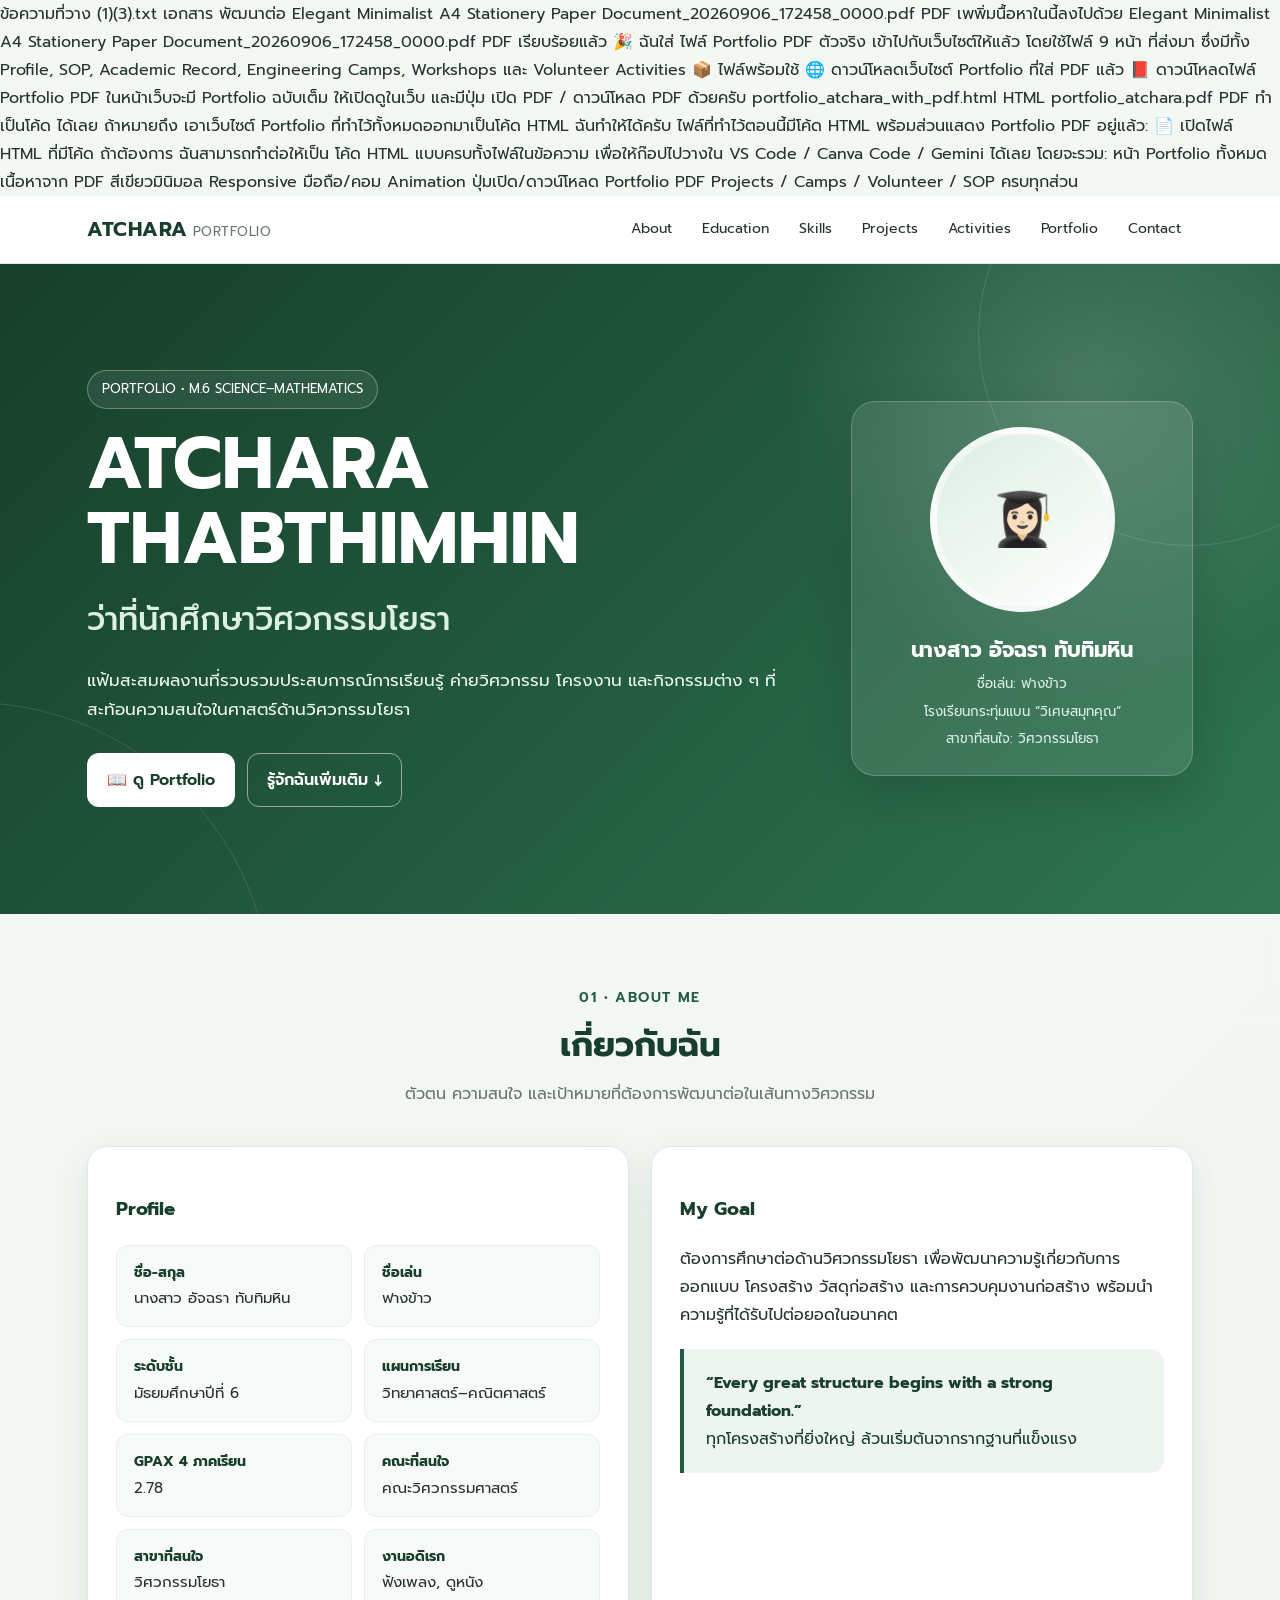
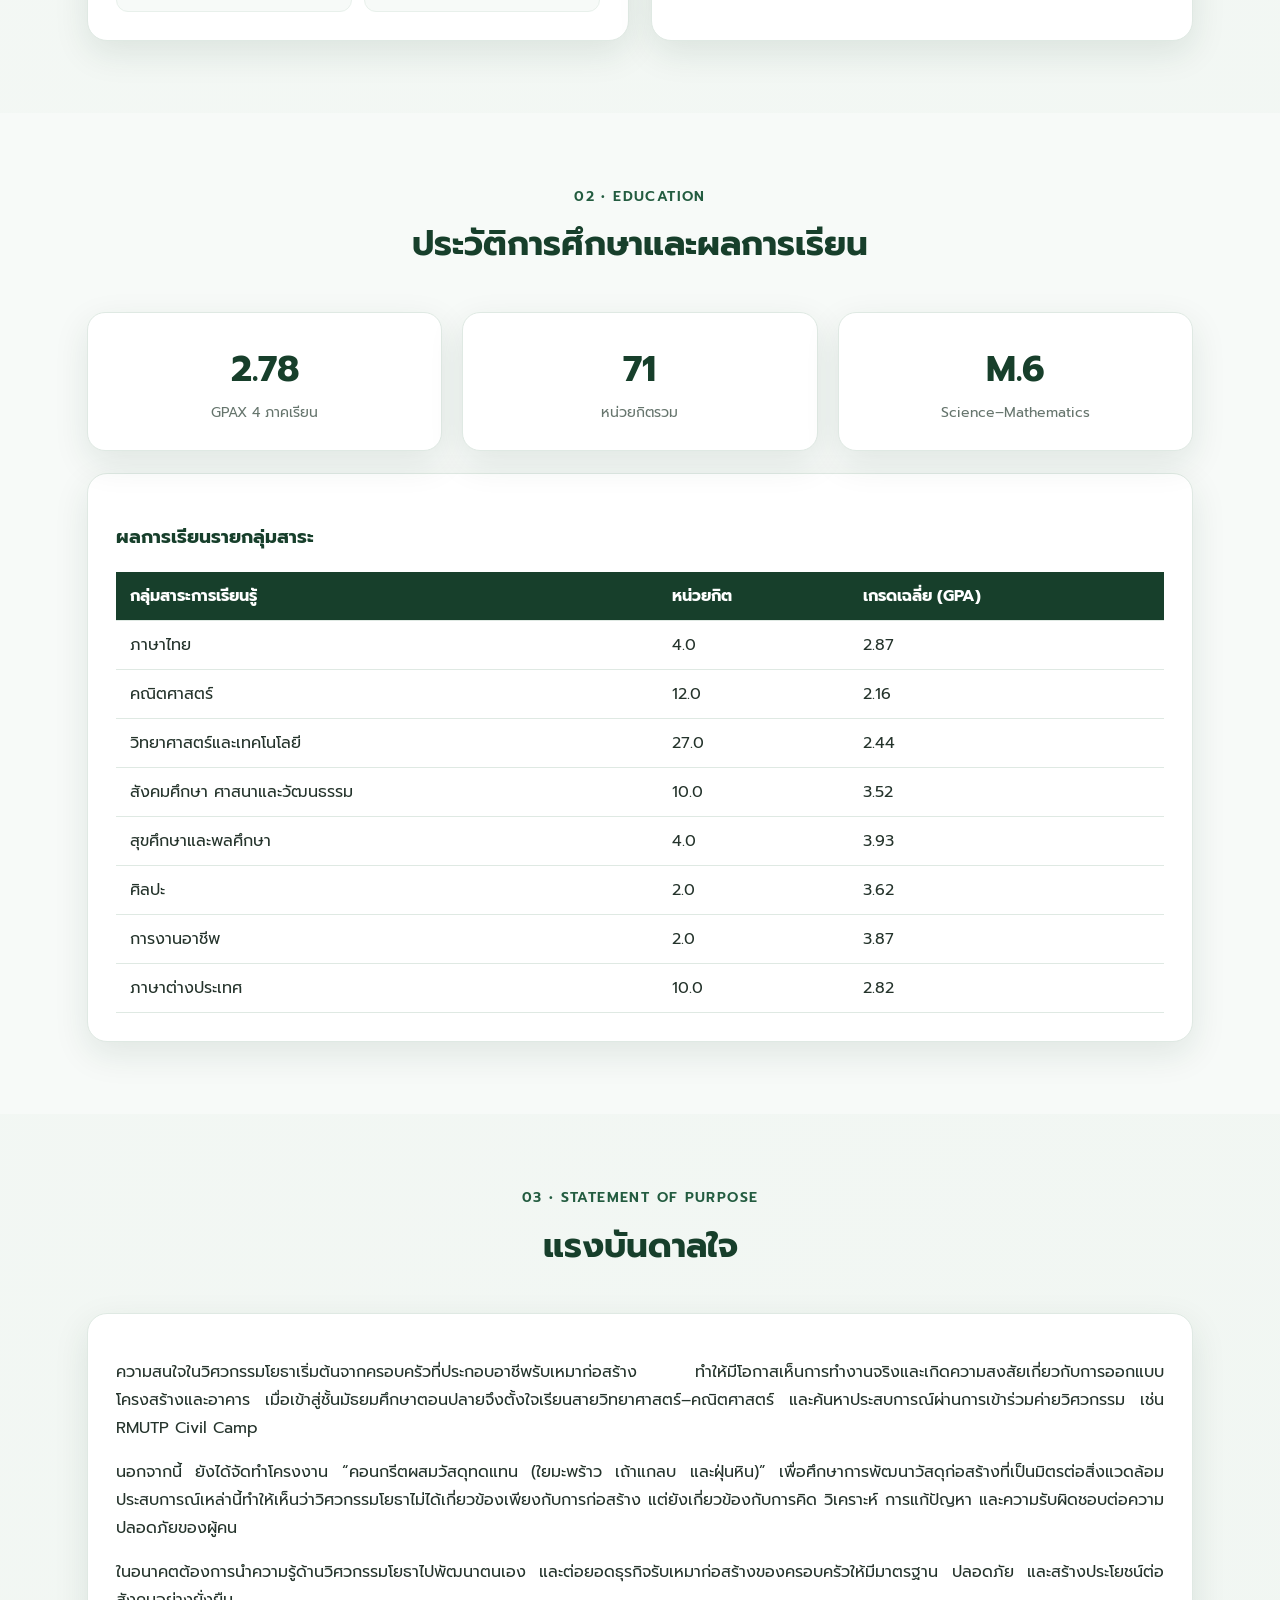
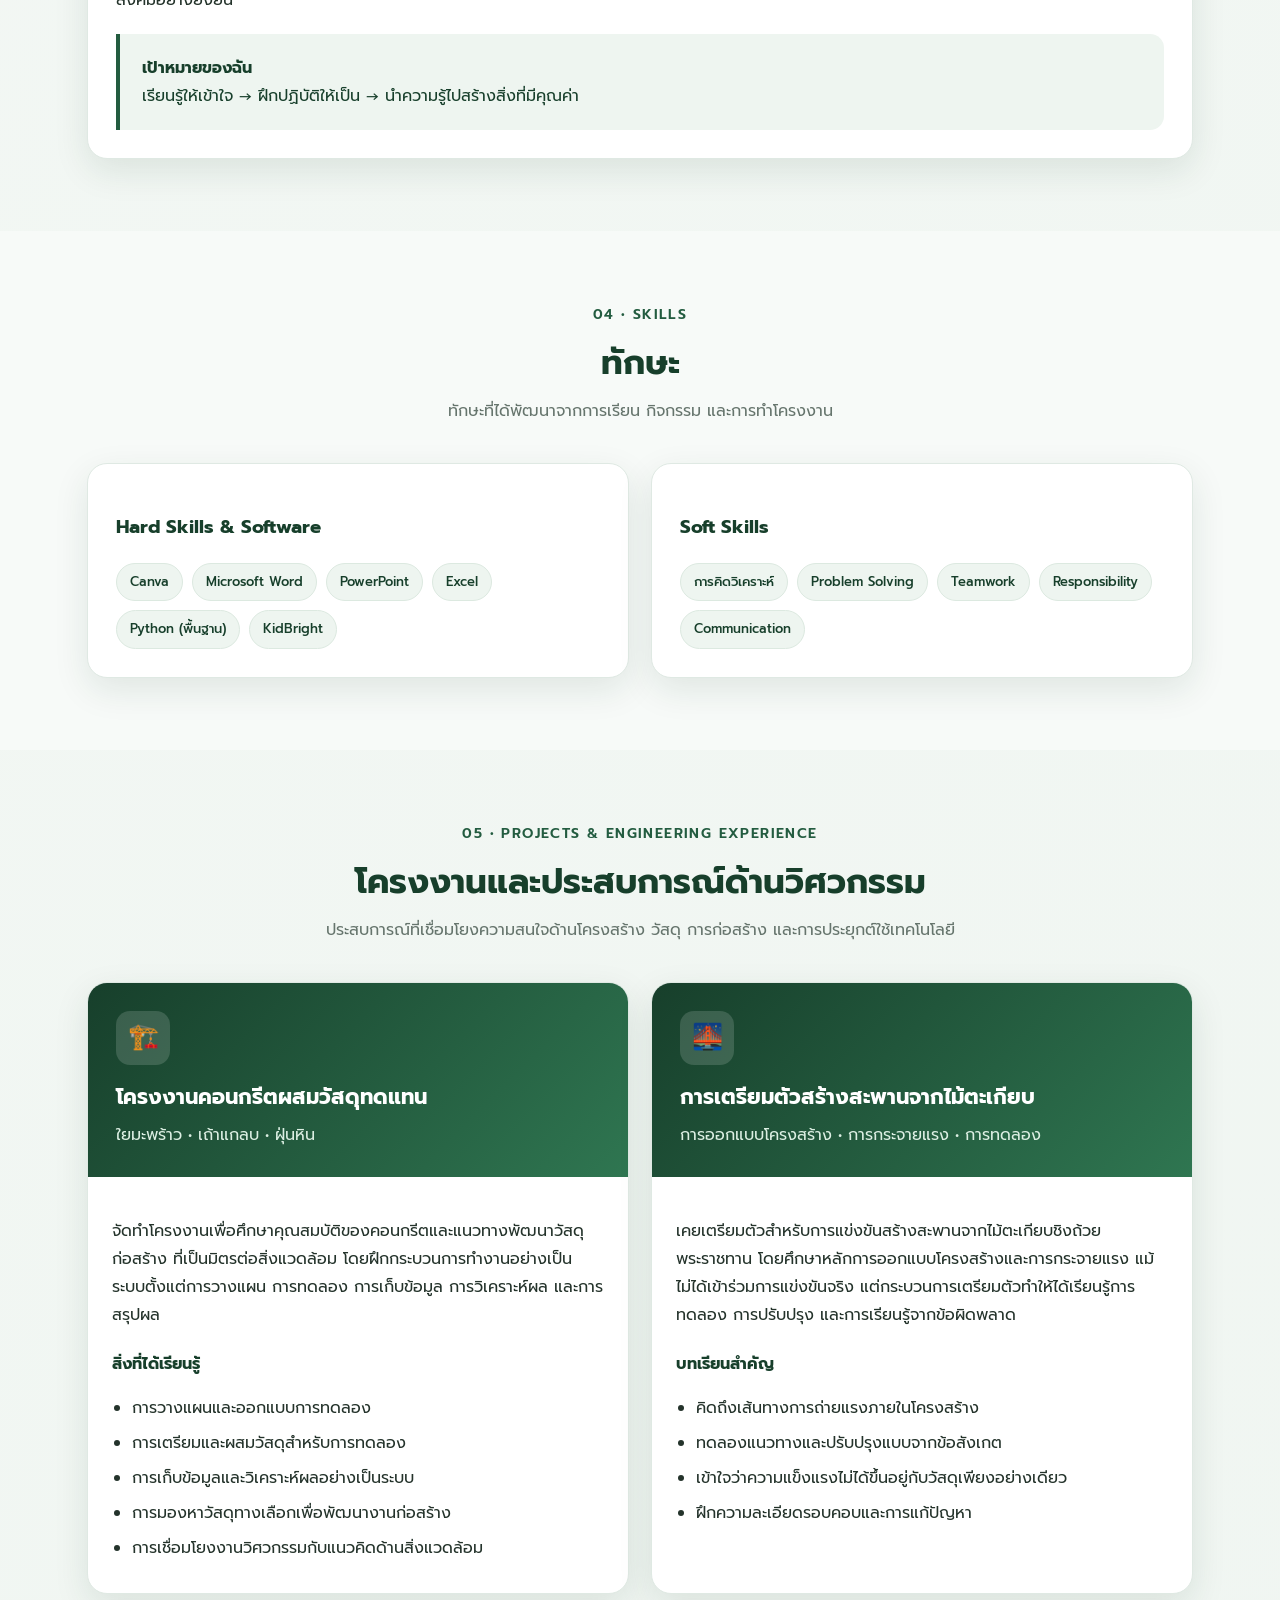
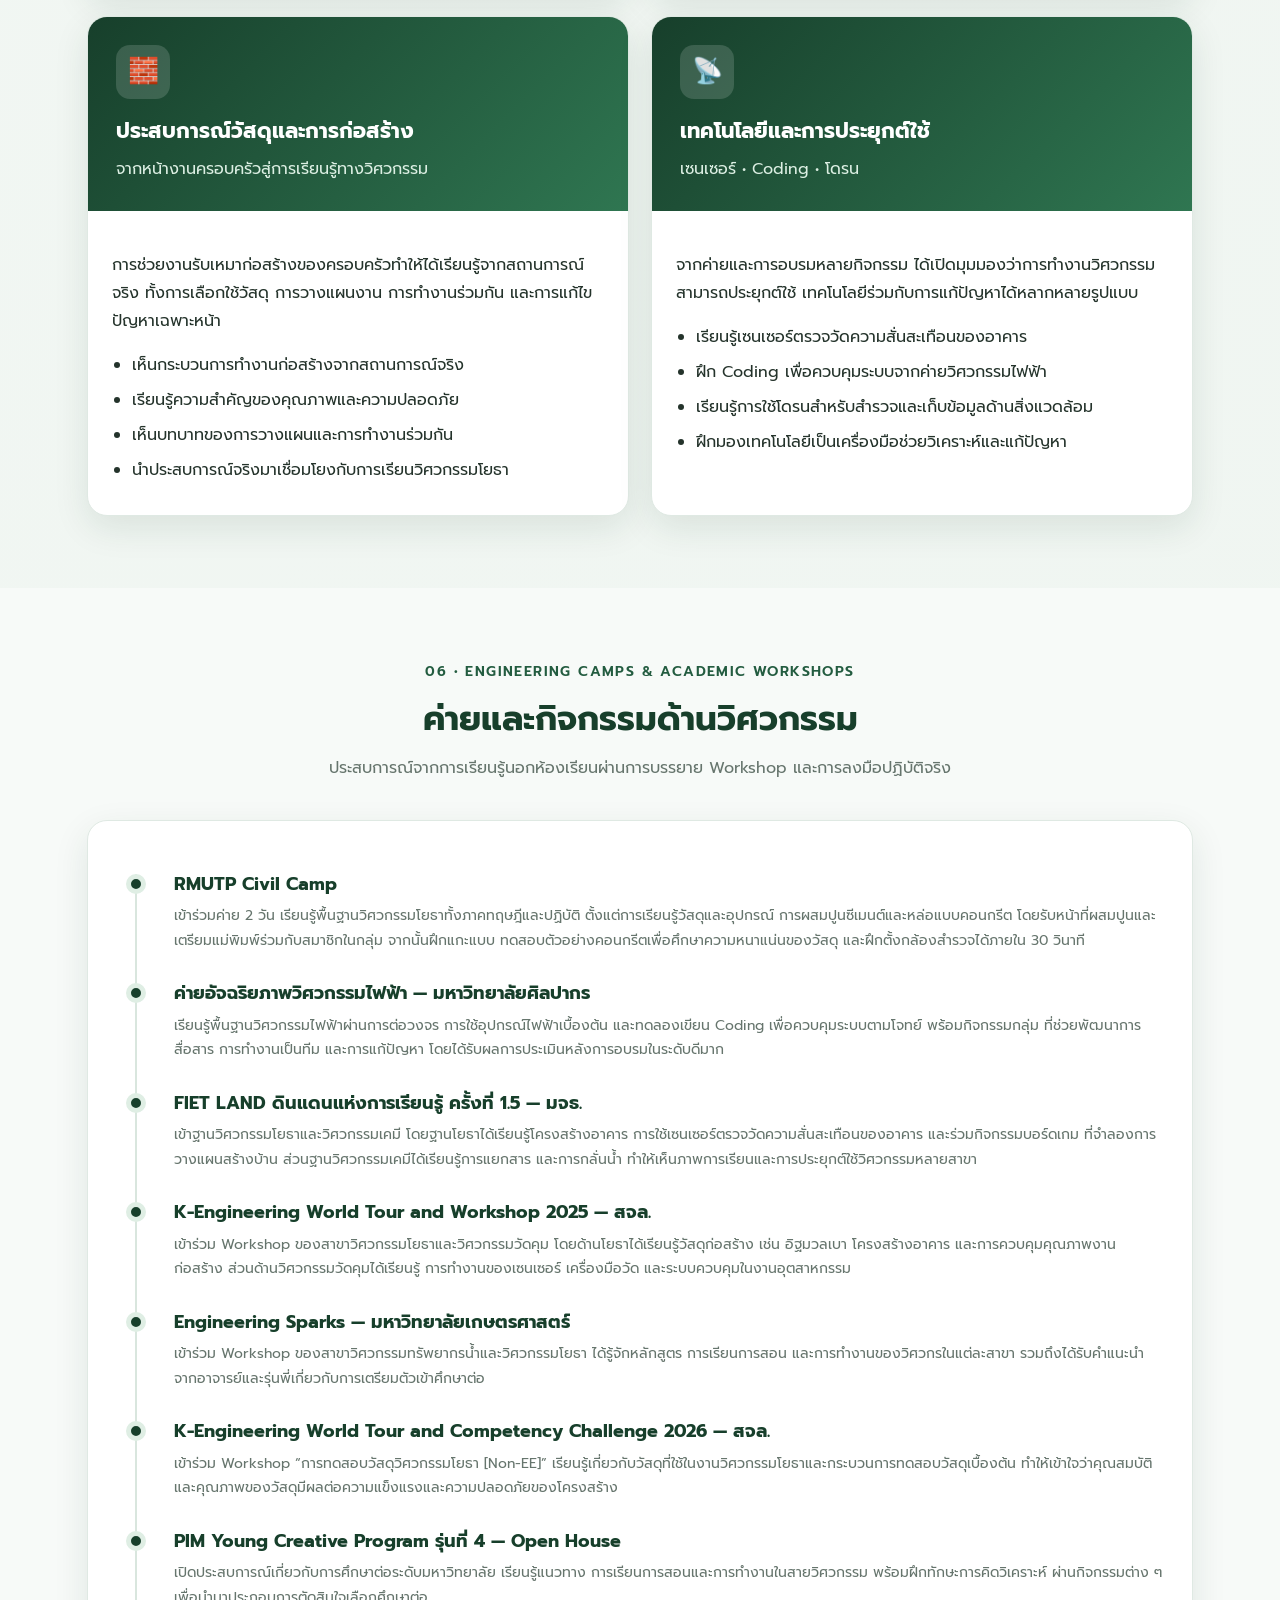
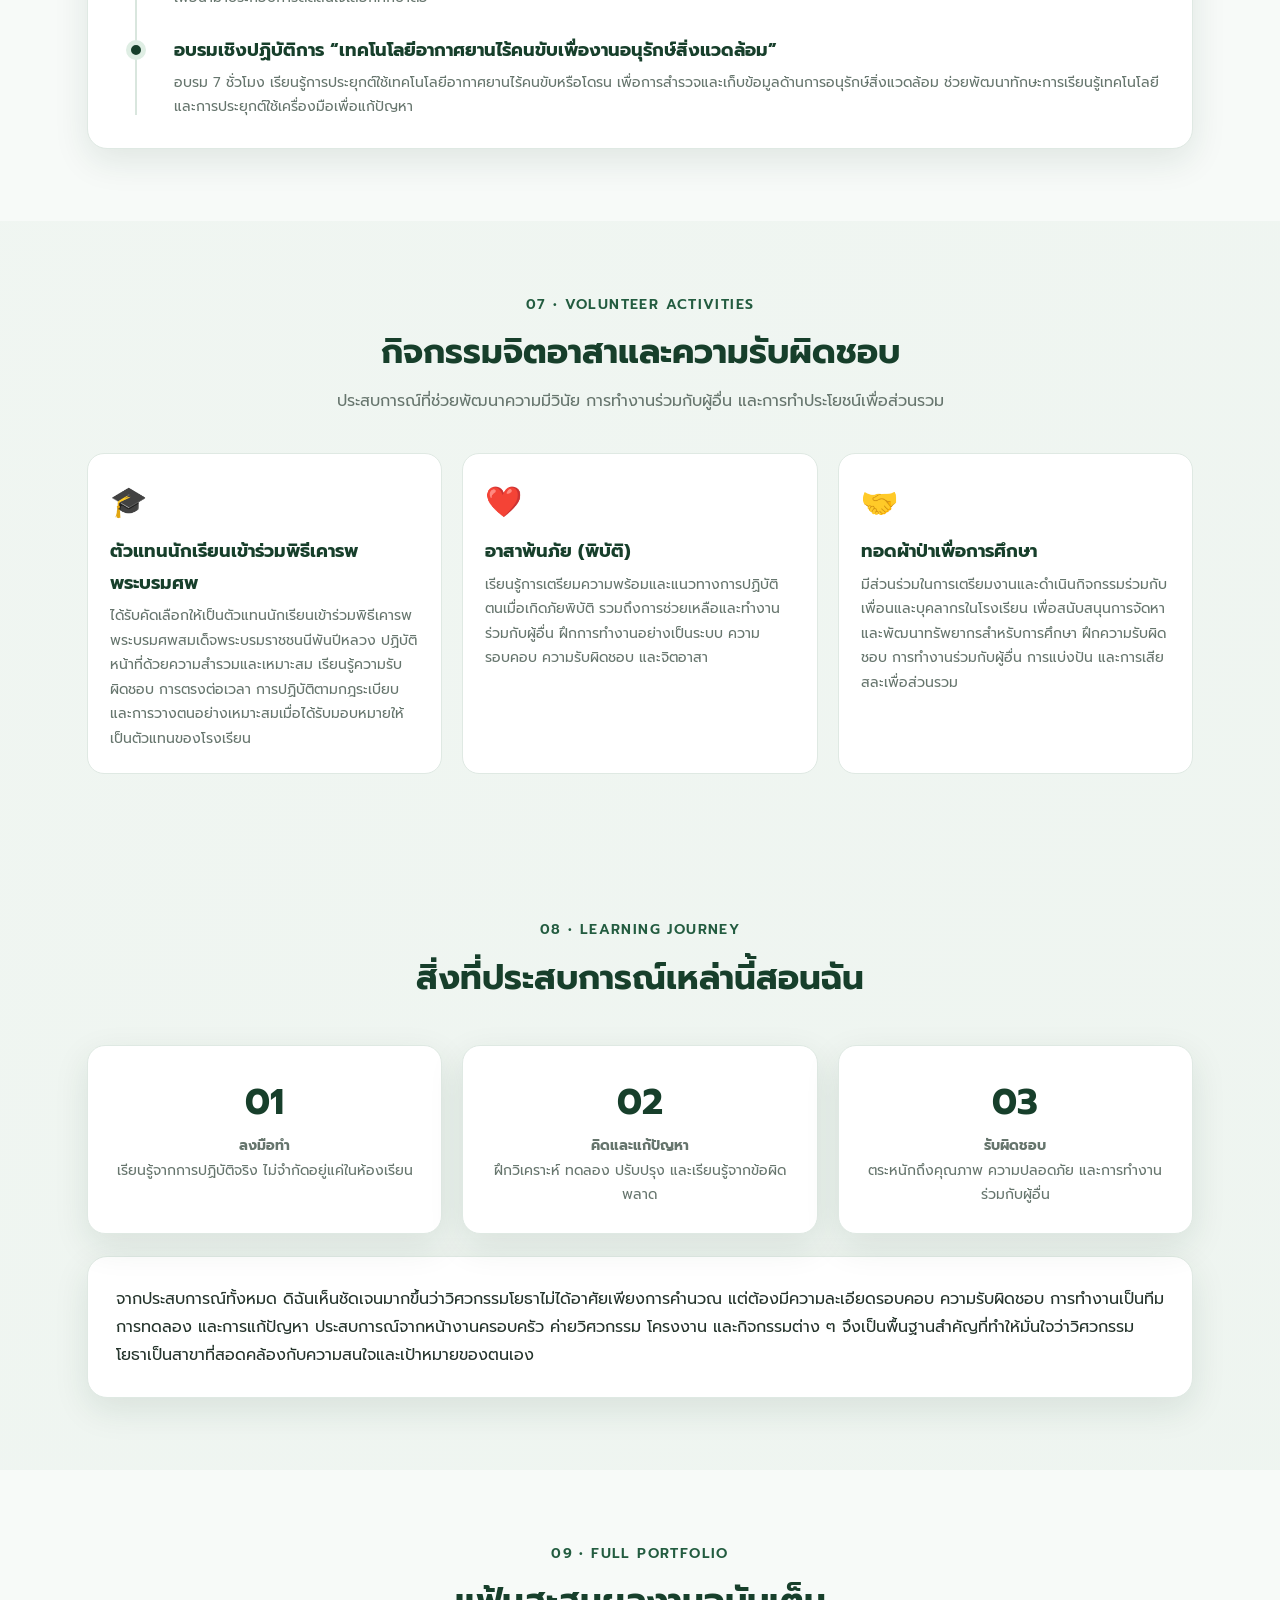
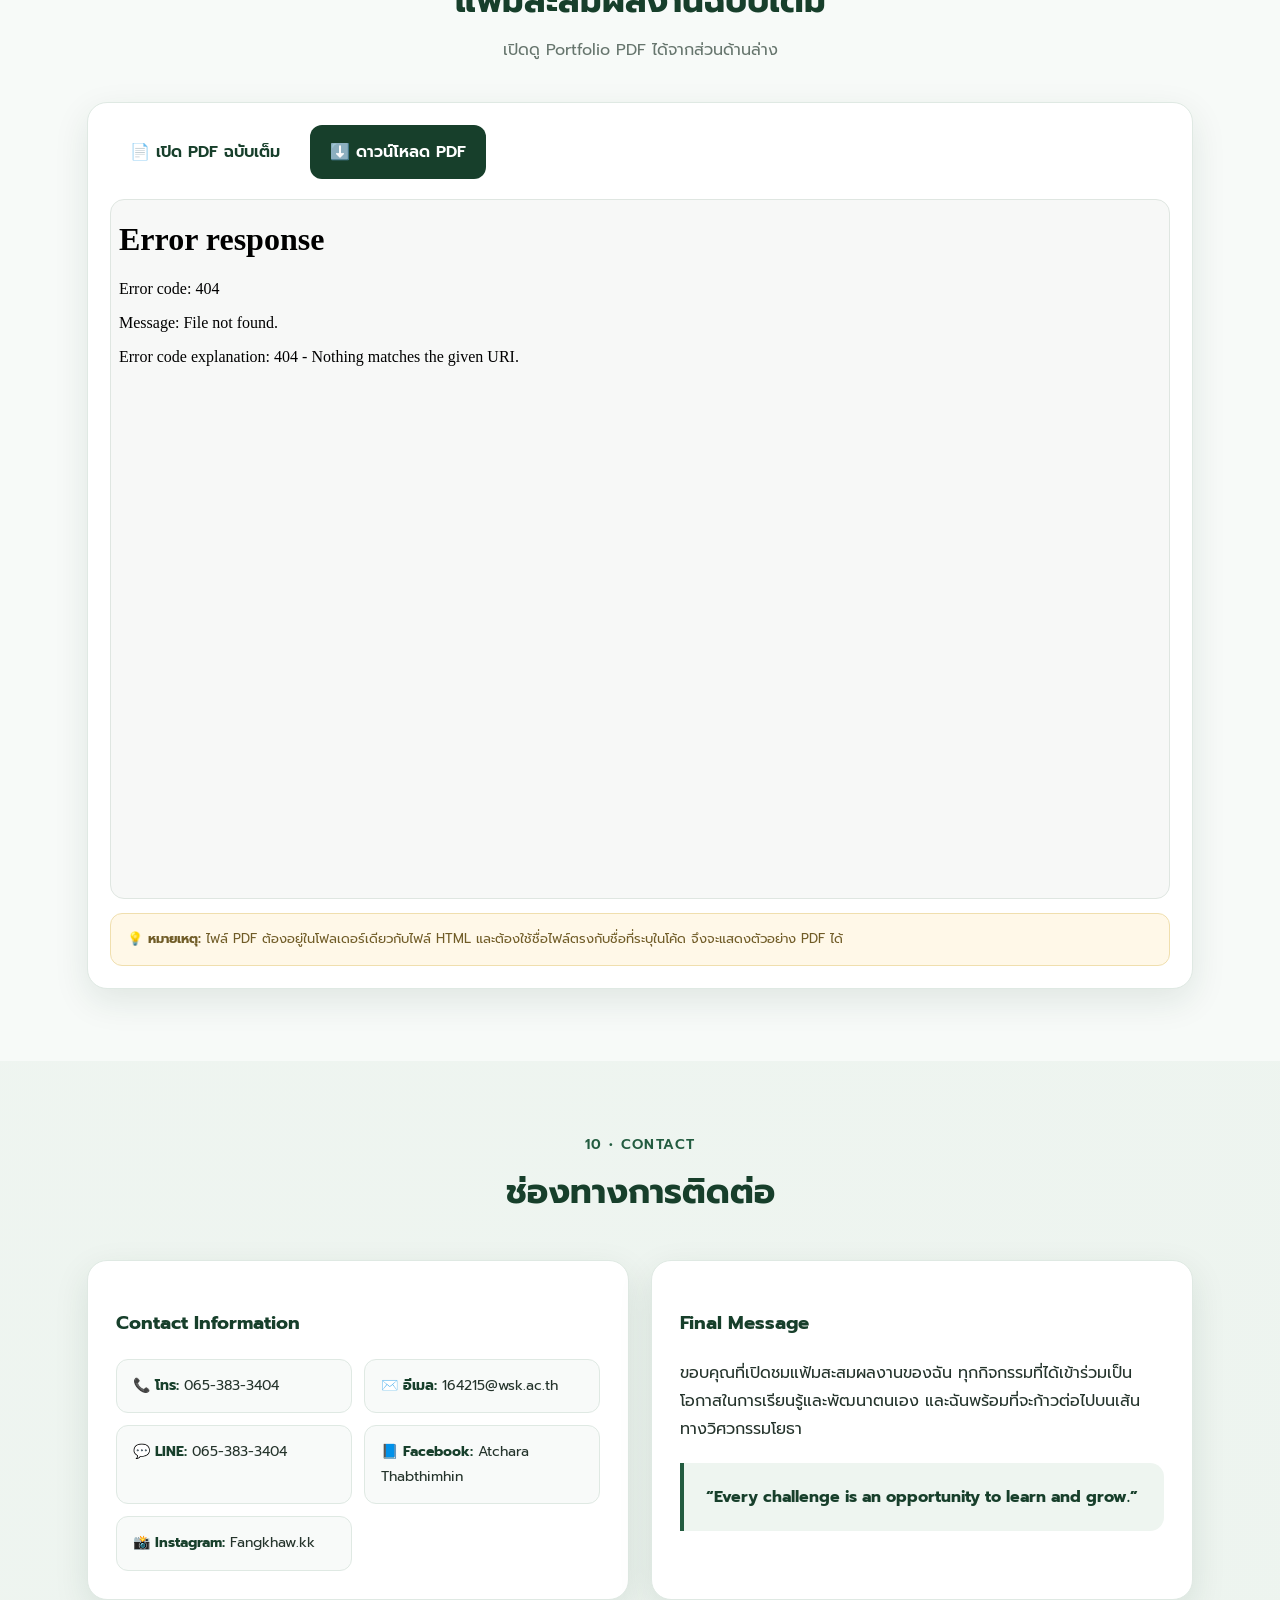
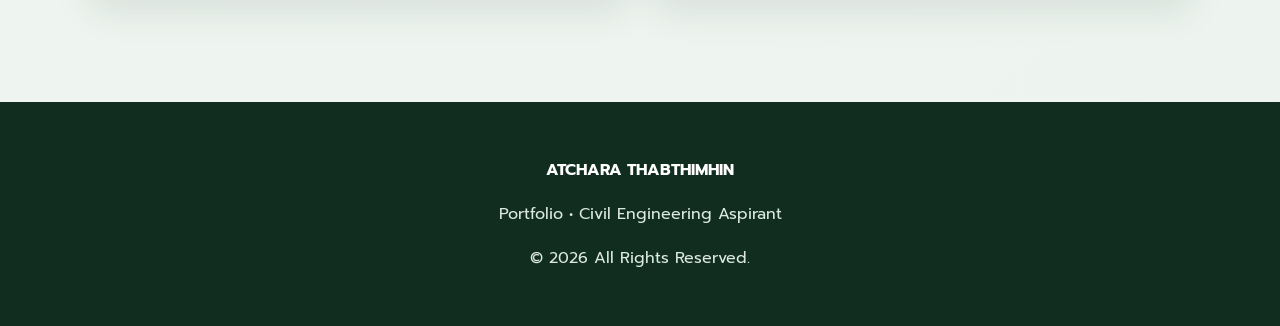
==== index.html @ e3e81c4b "Createe index.html" ====
ข้อความที่วาง (1)(3).txt
เอกสาร
พัฒนาต่อ
Elegant Minimalist A4 Stationery Paper Document_20260906_172458_0000.pdf
PDF
เพพิ่มนื้อหาในนี้ลงไปด้วย
Elegant Minimalist A4 Stationery Paper Document_20260906_172458_0000.pdf
PDF

เรียบร้อยแล้ว 🎉 ฉันใส่ ไฟล์ Portfolio PDF ตัวจริง เข้าไปกับเว็บไซต์ให้แล้ว โดยใช้ไฟล์ 9 หน้า ที่ส่งมา ซึ่งมีทั้ง Profile, SOP, Academic Record, Engineering Camps, Workshops และ Volunteer Activities

📦 ไฟล์พร้อมใช้
🌐 ดาวน์โหลดเว็บไซต์ Portfolio ที่ใส่ PDF แล้ว
📕 ดาวน์โหลดไฟล์ Portfolio PDF

ในหน้าเว็บจะมี Portfolio ฉบับเต็ม ให้เปิดดูในเว็บ และมีปุ่ม เปิด PDF / ดาวน์โหลด PDF ด้วยครับ 

portfolio_atchara_with_pdf.html
HTML
portfolio_atchara.pdf
PDF
ทำเป็นโค้ด

ได้เลย ถ้าหมายถึง เอาเว็บไซต์ Portfolio ที่ทำไว้ทั้งหมดออกมาเป็นโค้ด HTML ฉันทำให้ได้ครับ

ไฟล์ที่ทำไว้ตอนนี้มีโค้ด HTML พร้อมส่วนแสดง Portfolio PDF อยู่แล้ว:

📄 เปิดไฟล์ HTML ที่มีโค้ด

ถ้าต้องการ 
ฉันสามารถทำต่อให้เป็น โค้ด HTML แบบครบทั้งไฟล์ในข้อความ เพื่อให้ก๊อปไปวางใน VS Code / Canva Code / Gemini ได้เลย โดยจะรวม:

หน้า Portfolio ทั้งหมด
เนื้อหาจาก PDF
สีเขียวมินิมอล
Responsive มือถือ/คอม
Animation
ปุ่มเปิด/ดาวน์โหลด Portfolio PDF
Projects / Camps / Volunteer / SOP ครบทุกส่วน
<!DOCTYPE html>
<html lang="th">
<head>
<meta charset="UTF-8">
<meta name="viewport" content="width=device-width, initial-scale=1.0">
<meta name="description" content="Portfolio ของนางสาวอัจฉรา ทับทิมหิน นักเรียนชั้นมัธยมศึกษาปีที่ 6 ผู้สนใจวิศวกรรมโยธา">
<title>Portfolio | Atchara Thabthimhin</title>

<style>
@import url('https://fonts.googleapis.com/css2?family=Kanit:wght@300;400;500;600;700&family=Prompt:wght@300;400;500;600;700&display=swap');

:root{
  --green:#173f2b;
  --green2:#235c40;
  --light:#eef5f0;
  --lighter:#f7faf8;
  --text:#24332b;
  --muted:#66756d;
  --white:#fff;
  --border:#dfe9e3;
  --shadow:0 12px 35px rgba(23,63,43,.10);
}

*{box-sizing:border-box;scroll-behavior:smooth}
body{
  margin:0;
  font-family:"Prompt","Kanit",Arial,sans-serif;
  background:linear-gradient(135deg,#f4f8f5,#edf4ef);
  color:var(--text);
  line-height:1.75;
}
a{text-decoration:none;color:inherit}
img{max-width:100%;display:block}

.navbar{
  position:sticky;top:0;z-index:1000;
  background:rgba(255,255,255,.94);
  backdrop-filter:blur(12px);
  border-bottom:1px solid var(--border);
}
.nav-inner{
  max-width:1150px;margin:auto;padding:13px 22px;
  display:flex;align-items:center;justify-content:space-between;gap:20px;
}
.logo{
  font-weight:700;color:var(--green);font-size:20px;
  letter-spacing:.5px;
}
.logo span{font-weight:400;color:var(--muted);font-size:13px;margin-left:5px}
.nav-links{display:flex;gap:6px;flex-wrap:wrap;justify-content:flex-end}
.nav-links a{
  padding:8px 12px;border-radius:9px;font-size:14px;
  transition:.2s;
}
.nav-links a:hover{background:var(--light);color:var(--green)}

.hero{
  min-height:650px;
  display:flex;align-items:center;
  background:
    radial-gradient(circle at 85% 20%,rgba(255,255,255,.16),transparent 25%),
    linear-gradient(135deg,#173f2b 0%,#235c40 55%,#2f7651 100%);
  color:#fff;position:relative;overflow:hidden;
}
.hero:before,.hero:after{
  content:"";position:absolute;border:1px solid rgba(255,255,255,.12);
  border-radius:50%;
}
.hero:before{width:420px;height:420px;right:-120px;top:-140px}
.hero:after{width:600px;height:600px;left:-330px;bottom:-390px}
.hero-inner{
  width:min(1150px,100%);margin:auto;padding:75px 22px;
  display:grid;grid-template-columns:1.35fr .65fr;gap:55px;align-items:center;
}
.eyebrow{
  display:inline-block;padding:7px 14px;border:1px solid rgba(255,255,255,.3);
  border-radius:99px;font-size:13px;margin-bottom:18px;
  background:rgba(255,255,255,.08)
}
.hero h1{font-size:clamp(40px,6vw,72px);line-height:1.05;margin:0 0 14px;font-weight:700}
.hero h2{font-size:clamp(21px,3vw,32px);margin:0 0 18px;font-weight:500;color:#dcefe3}
.hero p{font-size:17px;max-width:700px;color:#edf7f0}
.hero-buttons{display:flex;gap:12px;flex-wrap:wrap;margin-top:28px}
.btn{
  display:inline-flex;align-items:center;justify-content:center;
  padding:12px 19px;border-radius:12px;font-weight:600;
  transition:.25s;border:1px solid transparent;cursor:pointer;
}
.btn-primary{background:#fff;color:var(--green)}
.btn-primary:hover{transform:translateY(-2px);box-shadow:0 8px 20px rgba(0,0,0,.16)}
.btn-outline{border-color:rgba(255,255,255,.5);color:#fff}
.btn-outline:hover{background:rgba(255,255,255,.1)}

.profile-card{
  background:rgba(255,255,255,.10);
  border:1px solid rgba(255,255,255,.2);
  padding:25px;border-radius:24px;text-align:center;
  box-shadow:0 18px 45px rgba(0,0,0,.13)
}
.avatar{
  width:185px;height:185px;margin:0 auto 20px;border-radius:50%;
  background:linear-gradient(145deg,#dceee2,#fff);
  display:flex;align-items:center;justify-content:center;
  color:var(--green);font-size:52px;font-weight:700;
  border:7px solid rgba(255,255,255,.5);
}
.profile-card strong{font-size:21px}
.profile-card small{display:block;color:#dcefe3;margin-top:4px}

.container{max-width:1150px;margin:auto;padding:0 22px}
section{scroll-margin-top:90px}
.section{padding:72px 0}
.section-title{text-align:center;margin-bottom:38px}
.section-title .mini{
  color:var(--green2);font-weight:600;font-size:14px;text-transform:uppercase;
  letter-spacing:1.4px
}
.section-title h2{margin:5px 0;font-size:34px;color:var(--green)}
.section-title p{color:var(--muted);margin:auto;max-width:700px}

.card{
  background:var(--white);border:1px solid var(--border);
  border-radius:20px;padding:28px;box-shadow:var(--shadow)
}
.grid-2{display:grid;grid-template-columns:1fr 1fr;gap:22px}
.grid-3{display:grid;grid-template-columns:repeat(3,1fr);gap:20px}

.info-grid{
  display:grid;grid-template-columns:repeat(2,1fr);gap:12px
}
.info-item{background:var(--lighter);padding:15px 17px;border-radius:12px;border:1px solid #e8f0eb}
.info-item b{color:var(--green);font-size:14px}
.info-item div{font-size:15px}

.sop{
  font-size:16px;text-align:justify
}
.quote{
  margin-top:20px;padding:20px 22px;border-left:4px solid var(--green2);
  background:var(--light);border-radius:0 14px 14px 0;color:var(--green)
}

.stat{
  text-align:center;padding:25px;background:#fff;border:1px solid var(--border);
  border-radius:18px;box-shadow:var(--shadow)
}
.stat .number{font-size:36px;color:var(--green);font-weight:700}
.stat span{display:block;color:var(--muted);font-size:14px}

.table-wrap{overflow-x:auto}
.grade-table{width:100%;border-collapse:collapse;min-width:600px}
.grade-table th,.grade-table td{padding:12px 14px;border-bottom:1px solid var(--border);text-align:left}
.grade-table th{background:var(--green);color:#fff}
.grade-table tr:hover td{background:#f5f9f6}

.tags{display:flex;flex-wrap:wrap;gap:9px}
.tag{
  background:var(--light);color:var(--green);padding:7px 13px;
  border-radius:99px;font-size:13px;font-weight:500;border:1px solid #dce9e0
}

.project-card{
  overflow:hidden;padding:0
}
.project-head{
  padding:28px;background:linear-gradient(135deg,#173f2b,#2f7651);color:#fff
}
.project-icon{
  width:54px;height:54px;border-radius:14px;background:rgba(255,255,255,.15);
  display:flex;align-items:center;justify-content:center;font-size:25px;margin-bottom:14px
}
.project-head h3{margin:0;font-size:21px}
.project-body{padding:24px}
.project-body ul{padding-left:20px;margin-bottom:0}
.project-body li{margin-bottom:7px}

.timeline{position:relative;margin-top:20px}
.timeline:before{
  content:"";position:absolute;left:19px;top:5px;bottom:5px;width:2px;background:#d9e6de
}
.timeline-item{position:relative;padding-left:58px;margin-bottom:25px}
.timeline-dot{
  position:absolute;left:10px;top:5px;width:20px;height:20px;
  border-radius:50%;background:var(--green);border:5px solid #dfeee4
}
.timeline-item h3{margin:0 0 4px;color:var(--green);font-size:18px}
.timeline-item p{margin:0;color:var(--muted);font-size:14px}

.activity{
  padding:22px;background:#fff;border:1px solid var(--border);
  border-radius:17px;transition:.25s
}
.activity:hover{transform:translateY(-4px);box-shadow:var(--shadow)}
.activity .icon{font-size:30px;margin-bottom:8px}
.activity h3{margin:0 0 5px;color:var(--green);font-size:18px}
.activity p{margin:0;color:var(--muted);font-size:14px}

.contact-grid{display:grid;grid-template-columns:repeat(2,1fr);gap:12px}
.contact-item{
  padding:14px 16px;background:#f8faf9;border:1px solid var(--border);
  border-radius:12px;font-size:14px
}
.contact-item b{color:var(--green)}

.pdf-box{
  background:#fff;border:1px solid var(--border);border-radius:20px;padding:22px;
  box-shadow:var(--shadow)
}
.pdf-actions{display:flex;gap:10px;flex-wrap:wrap;margin-bottom:20px}
.pdf-frame{
  width:100%;height:700px;border:1px solid #dfe6e1;border-radius:14px;
  background:#f7f8f7
}
.note{
  background:#fff8e8;border:1px solid #f0dfae;color:#705c27;
  padding:14px 16px;border-radius:12px;font-size:13px;margin-top:14px
}

footer{
  background:#102d1f;color:#dce9e1;text-align:center;padding:38px 20px;
  margin-top:30px
}
footer strong{color:#fff}

.reveal{opacity:0;transform:translateY(22px);transition:.7s ease}
.reveal.show{opacity:1;transform:none}

#topBtn{
  position:fixed;right:20px;bottom:20px;width:45px;height:45px;border:0;
  border-radius:50%;background:var(--green);color:#fff;font-size:18px;
  box-shadow:0 7px 20px rgba(0,0,0,.18);cursor:pointer;display:none;z-index:999
}

@media(max-width:900px){
  .hero-inner{grid-template-columns:1fr;text-align:center}
  .hero p{margin:auto}
  .hero-buttons{justify-content:center}
  .grid-3{grid-template-columns:1fr 1fr}
}
@media(max-width:700px){
  .nav-inner{align-items:flex-start}
  .nav-links{display:none}
  .hero{min-height:auto}
  .hero-inner{padding:65px 18px}
  .avatar{width:145px;height:145px;font-size:42px}
  .grid-2,.grid-3,.info-grid,.contact-grid{grid-template-columns:1fr}
  .section{padding:52px 0}
  .section-title h2{font-size:28px}
  .card{padding:20px}
  .pdf-frame{height:500px}
}
</style>
</head>

<body>

<nav class="navbar">
  <div class="nav-inner">
    <a class="logo" href="#home">ATCHARA<span>PORTFOLIO</span></a>
    <div class="nav-links">
      <a href="#about">About</a>
      <a href="#education">Education</a>
      <a href="#skills">Skills</a>
      <a href="#projects">Projects</a>
      <a href="#activities">Activities</a>
      <a href="#portfolio">Portfolio</a>
      <a href="#contact">Contact</a>
    </div>
  </div>
</nav>

<header class="hero" id="home">
  <div class="hero-inner">
    <div>
      <div class="eyebrow">PORTFOLIO • M.6 SCIENCE–MATHEMATICS</div>
      <h1>ATCHARA<br>THABTHIMHIN</h1>
      <h2>ว่าที่นักศึกษาวิศวกรรมโยธา</h2>
      <p>
        แฟ้มสะสมผลงานที่รวบรวมประสบการณ์การเรียนรู้ ค่ายวิศวกรรม
        โครงงาน และกิจกรรมต่าง ๆ ที่สะท้อนความสนใจในศาสตร์ด้านวิศวกรรมโยธา
      </p>
      <div class="hero-buttons">
        <a class="btn btn-primary" href="#portfolio">📖 ดู Portfolio</a>
        <a class="btn btn-outline" href="#about">รู้จักฉันเพิ่มเติม ↓</a>
      </div>
    </div>

    <div class="profile-card">
      <div class="avatar" title="เปลี่ยนส่วนนี้เป็นรูปโปรไฟล์ได้">👩🏻‍🎓</div>
      <strong>นางสาว อัจฉรา ทับทิมหิน</strong>
      <small>ชื่อเล่น: ฟางข้าว</small>
      <small>โรงเรียนกระทุ่มแบน “วิเศษสมุทคุณ”</small>
      <small>สาขาที่สนใจ: วิศวกรรมโยธา</small>
    </div>
  </div>
</header>

<main>

<section class="section" id="about">
<div class="container">
  <div class="section-title reveal">
    <div class="mini">01 • About Me</div>
    <h2>เกี่ยวกับฉัน</h2>
    <p>ตัวตน ความสนใจ และเป้าหมายที่ต้องการพัฒนาต่อในเส้นทางวิศวกรรม</p>
  </div>

  <div class="grid-2 reveal">
    <div class="card">
      <h3 style="color:var(--green)">Profile</h3>
      <div class="info-grid">
        <div class="info-item"><b>ชื่อ-สกุล</b><div>นางสาว อัจฉรา ทับทิมหิน</div></div>
        <div class="info-item"><b>ชื่อเล่น</b><div>ฟางข้าว</div></div>
        <div class="info-item"><b>ระดับชั้น</b><div>มัธยมศึกษาปีที่ 6</div></div>
        <div class="info-item"><b>แผนการเรียน</b><div>วิทยาศาสตร์–คณิตศาสตร์</div></div>
        <div class="info-item"><b>GPAX 4 ภาคเรียน</b><div>2.78</div></div>
        <div class="info-item"><b>คณะที่สนใจ</b><div>คณะวิศวกรรมศาสตร์</div></div>
        <div class="info-item"><b>สาขาที่สนใจ</b><div>วิศวกรรมโยธา</div></div>
        <div class="info-item"><b>งานอดิเรก</b><div>ฟังเพลง, ดูหนัง</div></div>
      </div>
    </div>

    <div class="card">
      <h3 style="color:var(--green)">My Goal</h3>
      <p>
        ต้องการศึกษาต่อด้านวิศวกรรมโยธา เพื่อพัฒนาความรู้เกี่ยวกับการออกแบบ
        โครงสร้าง วัสดุก่อสร้าง และการควบคุมงานก่อสร้าง
        พร้อมนำความรู้ที่ได้รับไปต่อยอดในอนาคต
      </p>
      <div class="quote">
        <b>“Every great structure begins with a strong foundation.”</b><br>
        ทุกโครงสร้างที่ยิ่งใหญ่ ล้วนเริ่มต้นจากรากฐานที่แข็งแรง
      </div>
    </div>
  </div>
</div>
</section>

<section class="section" id="education" style="background:#f7faf8">
<div class="container">
  <div class="section-title reveal">
    <div class="mini">02 • Education</div>
    <h2>ประวัติการศึกษาและผลการเรียน</h2>
  </div>

  <div class="grid-3 reveal" style="margin-bottom:22px">
    <div class="stat"><div class="number">2.78</div><span>GPAX 4 ภาคเรียน</span></div>
    <div class="stat"><div class="number">71</div><span>หน่วยกิตรวม</span></div>
    <div class="stat"><div class="number">M.6</div><span>Science–Mathematics</span></div>
  </div>

  <div class="card reveal">
    <h3 style="color:var(--green)">ผลการเรียนรายกลุ่มสาระ</h3>
    <div class="table-wrap">
      <table class="grade-table">
        <thead><tr><th>กลุ่มสาระการเรียนรู้</th><th>หน่วยกิต</th><th>เกรดเฉลี่ย (GPA)</th></tr></thead>
        <tbody>
          <tr><td>ภาษาไทย</td><td>4.0</td><td>2.87</td></tr>
          <tr><td>คณิตศาสตร์</td><td>12.0</td><td>2.16</td></tr>
          <tr><td>วิทยาศาสตร์และเทคโนโลยี</td><td>27.0</td><td>2.44</td></tr>
          <tr><td>สังคมศึกษา ศาสนาและวัฒนธรรม</td><td>10.0</td><td>3.52</td></tr>
          <tr><td>สุขศึกษาและพลศึกษา</td><td>4.0</td><td>3.93</td></tr>
          <tr><td>ศิลปะ</td><td>2.0</td><td>3.62</td></tr>
          <tr><td>การงานอาชีพ</td><td>2.0</td><td>3.87</td></tr>
          <tr><td>ภาษาต่างประเทศ</td><td>10.0</td><td>2.82</td></tr>
        </tbody>
      </table>
    </div>
  </div>
</div>
</section>

<section class="section" id="sop">
<div class="container">
  <div class="section-title reveal">
    <div class="mini">03 • Statement of Purpose</div>
    <h2>แรงบันดาลใจ</h2>
  </div>
  <div class="card sop reveal">
    <p>
      ความสนใจในวิศวกรรมโยธาเริ่มต้นจากครอบครัวที่ประกอบอาชีพรับเหมาก่อสร้าง
      ทำให้มีโอกาสเห็นการทำงานจริงและเกิดความสงสัยเกี่ยวกับการออกแบบโครงสร้างและอาคาร
      เมื่อเข้าสู่ชั้นมัธยมศึกษาตอนปลายจึงตั้งใจเรียนสายวิทยาศาสตร์–คณิตศาสตร์
      และค้นหาประสบการณ์ผ่านการเข้าร่วมค่ายวิศวกรรม เช่น RMUTP Civil Camp
    </p>
    <p>
      นอกจากนี้ ยังได้จัดทำโครงงาน “คอนกรีตผสมวัสดุทดแทน
      (ใยมะพร้าว เถ้าแกลบ และฝุ่นหิน)” เพื่อศึกษาการพัฒนาวัสดุก่อสร้างที่เป็นมิตรต่อสิ่งแวดล้อม
      ประสบการณ์เหล่านี้ทำให้เห็นว่าวิศวกรรมโยธาไม่ได้เกี่ยวข้องเพียงกับการก่อสร้าง
      แต่ยังเกี่ยวข้องกับการคิด วิเคราะห์ การแก้ปัญหา และความรับผิดชอบต่อความปลอดภัยของผู้คน
    </p>
    <p>
      ในอนาคตต้องการนำความรู้ด้านวิศวกรรมโยธาไปพัฒนาตนเอง
      และต่อยอดธุรกิจรับเหมาก่อสร้างของครอบครัวให้มีมาตรฐาน ปลอดภัย
      และสร้างประโยชน์ต่อสังคมอย่างยั่งยืน
    </p>
    <div class="quote">
      <b>เป้าหมายของฉัน</b><br>
      เรียนรู้ให้เข้าใจ → ฝึกปฏิบัติให้เป็น → นำความรู้ไปสร้างสิ่งที่มีคุณค่า
    </div>
  </div>
</div>
</section>

<section class="section" id="skills" style="background:#f7faf8">
<div class="container">
  <div class="section-title reveal">
    <div class="mini">04 • Skills</div>
    <h2>ทักษะ</h2>
    <p>ทักษะที่ได้พัฒนาจากการเรียน กิจกรรม และการทำโครงงาน</p>
  </div>

  <div class="grid-2">
    <div class="card reveal">
      <h3 style="color:var(--green)">Hard Skills & Software</h3>
      <div class="tags">
        <span class="tag">Canva</span><span class="tag">Microsoft Word</span>
        <span class="tag">PowerPoint</span><span class="tag">Excel</span>
        <span class="tag">Python (พื้นฐาน)</span><span class="tag">KidBright</span>
      </div>
    </div>
    <div class="card reveal">
      <h3 style="color:var(--green)">Soft Skills</h3>
      <div class="tags">
        <span class="tag">การคิดวิเคราะห์</span><span class="tag">Problem Solving</span>
        <span class="tag">Teamwork</span><span class="tag">Responsibility</span>
        <span class="tag">Communication</span>
      </div>
    </div>
  </div>
</div>
</section>

<section class="section" id="projects">
<div class="container">
  <div class="section-title reveal">
    <div class="mini">05 • Projects & Engineering Experience</div>
    <h2>โครงงานและประสบการณ์ด้านวิศวกรรม</h2>
    <p>ประสบการณ์ที่เชื่อมโยงความสนใจด้านโครงสร้าง วัสดุ การก่อสร้าง และการประยุกต์ใช้เทคโนโลยี</p>
  </div>

  <div class="grid-2">
    <article class="card project-card reveal">
      <div class="project-head">
        <div class="project-icon">🏗️</div>
        <h3>โครงงานคอนกรีตผสมวัสดุทดแทน</h3>
        <p style="margin:5px 0 0;color:#dcefe3">ใยมะพร้าว • เถ้าแกลบ • ฝุ่นหิน</p>
      </div>
      <div class="project-body">
        <p>
          จัดทำโครงงานเพื่อศึกษาคุณสมบัติของคอนกรีตและแนวทางพัฒนาวัสดุก่อสร้าง
          ที่เป็นมิตรต่อสิ่งแวดล้อม โดยฝึกกระบวนการทำงานอย่างเป็นระบบตั้งแต่การวางแผน
          การทดลอง การเก็บข้อมูล การวิเคราะห์ผล และการสรุปผล
        </p>
        <h4 style="color:var(--green);margin-bottom:7px">สิ่งที่ได้เรียนรู้</h4>
        <ul>
          <li>การวางแผนและออกแบบการทดลอง</li>
          <li>การเตรียมและผสมวัสดุสำหรับการทดลอง</li>
          <li>การเก็บข้อมูลและวิเคราะห์ผลอย่างเป็นระบบ</li>
          <li>การมองหาวัสดุทางเลือกเพื่อพัฒนางานก่อสร้าง</li>
          <li>การเชื่อมโยงงานวิศวกรรมกับแนวคิดด้านสิ่งแวดล้อม</li>
        </ul>
      </div>
    </article>

    <article class="card project-card reveal">
      <div class="project-head">
        <div class="project-icon">🌉</div>
        <h3>การเตรียมตัวสร้างสะพานจากไม้ตะเกียบ</h3>
        <p style="margin:5px 0 0;color:#dcefe3">การออกแบบโครงสร้าง • การกระจายแรง • การทดลอง</p>
      </div>
      <div class="project-body">
        <p>
          เคยเตรียมตัวสำหรับการแข่งขันสร้างสะพานจากไม้ตะเกียบชิงถ้วยพระราชทาน
          โดยศึกษาหลักการออกแบบโครงสร้างและการกระจายแรง แม้ไม่ได้เข้าร่วมการแข่งขันจริง
          แต่กระบวนการเตรียมตัวทำให้ได้เรียนรู้การทดลอง การปรับปรุง และการเรียนรู้จากข้อผิดพลาด
        </p>
        <h4 style="color:var(--green);margin-bottom:7px">บทเรียนสำคัญ</h4>
        <ul>
          <li>คิดถึงเส้นทางการถ่ายแรงภายในโครงสร้าง</li>
          <li>ทดลองแนวทางและปรับปรุงแบบจากข้อสังเกต</li>
          <li>เข้าใจว่าความแข็งแรงไม่ได้ขึ้นอยู่กับวัสดุเพียงอย่างเดียว</li>
          <li>ฝึกความละเอียดรอบคอบและการแก้ปัญหา</li>
        </ul>
      </div>
    </article>

    <article class="card project-card reveal">
      <div class="project-head">
        <div class="project-icon">🧱</div>
        <h3>ประสบการณ์วัสดุและการก่อสร้าง</h3>
        <p style="margin:5px 0 0;color:#dcefe3">จากหน้างานครอบครัวสู่การเรียนรู้ทางวิศวกรรม</p>
      </div>
      <div class="project-body">
        <p>
          การช่วยงานรับเหมาก่อสร้างของครอบครัวทำให้ได้เรียนรู้จากสถานการณ์จริง
          ทั้งการเลือกใช้วัสดุ การวางแผนงาน การทำงานร่วมกัน และการแก้ไขปัญหาเฉพาะหน้า
        </p>
        <ul>
          <li>เห็นกระบวนการทำงานก่อสร้างจากสถานการณ์จริง</li>
          <li>เรียนรู้ความสำคัญของคุณภาพและความปลอดภัย</li>
          <li>เห็นบทบาทของการวางแผนและการทำงานร่วมกัน</li>
          <li>นำประสบการณ์จริงมาเชื่อมโยงกับการเรียนวิศวกรรมโยธา</li>
        </ul>
      </div>
    </article>

    <article class="card project-card reveal">
      <div class="project-head">
        <div class="project-icon">📡</div>
        <h3>เทคโนโลยีและการประยุกต์ใช้</h3>
        <p style="margin:5px 0 0;color:#dcefe3">เซนเซอร์ • Coding • โดรน</p>
      </div>
      <div class="project-body">
        <p>
          จากค่ายและการอบรมหลายกิจกรรม ได้เปิดมุมมองว่าการทำงานวิศวกรรมสามารถประยุกต์ใช้
          เทคโนโลยีร่วมกับการแก้ปัญหาได้หลากหลายรูปแบบ
        </p>
        <ul>
          <li>เรียนรู้เซนเซอร์ตรวจวัดความสั่นสะเทือนของอาคาร</li>
          <li>ฝึก Coding เพื่อควบคุมระบบจากค่ายวิศวกรรมไฟฟ้า</li>
          <li>เรียนรู้การใช้โดรนสำหรับสำรวจและเก็บข้อมูลด้านสิ่งแวดล้อม</li>
          <li>ฝึกมองเทคโนโลยีเป็นเครื่องมือช่วยวิเคราะห์และแก้ปัญหา</li>
        </ul>
      </div>
    </article>
  </div>
</div>
</section>

<section class="section" id="activities" style="background:#f7faf8">
<div class="container">
  <div class="section-title reveal">
    <div class="mini">06 • Engineering Camps & Academic Workshops</div>
    <h2>ค่ายและกิจกรรมด้านวิศวกรรม</h2>
    <p>ประสบการณ์จากการเรียนรู้นอกห้องเรียนผ่านการบรรยาย Workshop และการลงมือปฏิบัติจริง</p>
  </div>

  <div class="card reveal">
    <div class="timeline">

      <div class="timeline-item">
        <div class="timeline-dot"></div>
        <h3>RMUTP Civil Camp</h3>
        <p>
          เข้าร่วมค่าย 2 วัน เรียนรู้พื้นฐานวิศวกรรมโยธาทั้งภาคทฤษฎีและปฏิบัติ
          ตั้งแต่การเรียนรู้วัสดุและอุปกรณ์ การผสมปูนซีเมนต์และหล่อแบบคอนกรีต
          โดยรับหน้าที่ผสมปูนและเตรียมแม่พิมพ์ร่วมกับสมาชิกในกลุ่ม
          จากนั้นฝึกแกะแบบ ทดสอบตัวอย่างคอนกรีตเพื่อศึกษาความหนาแน่นของวัสดุ
          และฝึกตั้งกล้องสำรวจได้ภายใน 30 วินาที
        </p>
      </div>

      <div class="timeline-item">
        <div class="timeline-dot"></div>
        <h3>ค่ายอัจฉริยภาพวิศวกรรมไฟฟ้า — มหาวิทยาลัยศิลปากร</h3>
        <p>
          เรียนรู้พื้นฐานวิศวกรรมไฟฟ้าผ่านการต่อวงจร การใช้อุปกรณ์ไฟฟ้าเบื้องต้น
          และทดลองเขียน Coding เพื่อควบคุมระบบตามโจทย์ พร้อมกิจกรรมกลุ่ม
          ที่ช่วยพัฒนาการสื่อสาร การทำงานเป็นทีม และการแก้ปัญหา
          โดยได้รับผลการประเมินหลังการอบรมในระดับดีมาก
        </p>
      </div>

      <div class="timeline-item">
        <div class="timeline-dot"></div>
        <h3>FIET LAND ดินแดนแห่งการเรียนรู้ ครั้งที่ 1.5 — มจธ.</h3>
        <p>
          เข้าฐานวิศวกรรมโยธาและวิศวกรรมเคมี โดยฐานโยธาได้เรียนรู้โครงสร้างอาคาร
          การใช้เซนเซอร์ตรวจวัดความสั่นสะเทือนของอาคาร และร่วมกิจกรรมบอร์ดเกม
          ที่จำลองการวางแผนสร้างบ้าน ส่วนฐานวิศวกรรมเคมีได้เรียนรู้การแยกสาร
          และการกลั่นน้ำ ทำให้เห็นภาพการเรียนและการประยุกต์ใช้วิศวกรรมหลายสาขา
        </p>
      </div>

      <div class="timeline-item">
        <div class="timeline-dot"></div>
        <h3>K-Engineering World Tour and Workshop 2025 — สจล.</h3>
        <p>
          เข้าร่วม Workshop ของสาขาวิศวกรรมโยธาและวิศวกรรมวัดคุม
          โดยด้านโยธาได้เรียนรู้วัสดุก่อสร้าง เช่น อิฐมวลเบา โครงสร้างอาคาร
          และการควบคุมคุณภาพงานก่อสร้าง ส่วนด้านวิศวกรรมวัดคุมได้เรียนรู้
          การทำงานของเซนเซอร์ เครื่องมือวัด และระบบควบคุมในงานอุตสาหกรรม
        </p>
      </div>

      <div class="timeline-item">
        <div class="timeline-dot"></div>
        <h3>Engineering Sparks — มหาวิทยาลัยเกษตรศาสตร์</h3>
        <p>
          เข้าร่วม Workshop ของสาขาวิศวกรรมทรัพยากรน้ำและวิศวกรรมโยธา
          ได้รู้จักหลักสูตร การเรียนการสอน และการทำงานของวิศวกรในแต่ละสาขา
          รวมถึงได้รับคำแนะนำจากอาจารย์และรุ่นพี่เกี่ยวกับการเตรียมตัวเข้าศึกษาต่อ
        </p>
      </div>

      <div class="timeline-item">
        <div class="timeline-dot"></div>
        <h3>K-Engineering World Tour and Competency Challenge 2026 — สจล.</h3>
        <p>
          เข้าร่วม Workshop “การทดสอบวัสดุวิศวกรรมโยธา [Non-EE]”
          เรียนรู้เกี่ยวกับวัสดุที่ใช้ในงานวิศวกรรมโยธาและกระบวนการทดสอบวัสดุเบื้องต้น
          ทำให้เข้าใจว่าคุณสมบัติและคุณภาพของวัสดุมีผลต่อความแข็งแรงและความปลอดภัยของโครงสร้าง
        </p>
      </div>

      <div class="timeline-item">
        <div class="timeline-dot"></div>
        <h3>PIM Young Creative Program รุ่นที่ 4 — Open House</h3>
        <p>
          เปิดประสบการณ์เกี่ยวกับการศึกษาต่อระดับมหาวิทยาลัย เรียนรู้แนวทาง
          การเรียนการสอนและการทำงานในสายวิศวกรรม พร้อมฝึกทักษะการคิดวิเคราะห์
          ผ่านกิจกรรมต่าง ๆ เพื่อนำมาประกอบการตัดสินใจเลือกศึกษาต่อ
        </p>
      </div>

      <div class="timeline-item" style="margin-bottom:0">
        <div class="timeline-dot"></div>
        <h3>อบรมเชิงปฏิบัติการ “เทคโนโลยีอากาศยานไร้คนขับเพื่องานอนุรักษ์สิ่งแวดล้อม”</h3>
        <p>
          อบรม 7 ชั่วโมง เรียนรู้การประยุกต์ใช้เทคโนโลยีอากาศยานไร้คนขับหรือโดรน
          เพื่อการสำรวจและเก็บข้อมูลด้านการอนุรักษ์สิ่งแวดล้อม
          ช่วยพัฒนาทักษะการเรียนรู้เทคโนโลยีและการประยุกต์ใช้เครื่องมือเพื่อแก้ปัญหา
        </p>
      </div>

    </div>
  </div>
</div>
</section>

<section class="section">
<div class="container">
  <div class="section-title reveal">
    <div class="mini">07 • Volunteer Activities</div>
    <h2>กิจกรรมจิตอาสาและความรับผิดชอบ</h2>
    <p>ประสบการณ์ที่ช่วยพัฒนาความมีวินัย การทำงานร่วมกับผู้อื่น และการทำประโยชน์เพื่อส่วนรวม</p>
  </div>

  <div class="grid-3">
    <div class="activity reveal">
      <div class="icon">🎓</div>
      <h3>ตัวแทนนักเรียนเข้าร่วมพิธีเคารพพระบรมศพ</h3>
      <p>
        ได้รับคัดเลือกให้เป็นตัวแทนนักเรียนเข้าร่วมพิธีเคารพพระบรมศพสมเด็จพระบรมราชชนนีพันปีหลวง
        ปฏิบัติหน้าที่ด้วยความสำรวมและเหมาะสม เรียนรู้ความรับผิดชอบ การตรงต่อเวลา
        การปฏิบัติตามกฎระเบียบ และการวางตนอย่างเหมาะสมเมื่อได้รับมอบหมายให้เป็นตัวแทนของโรงเรียน
      </p>
    </div>

    <div class="activity reveal">
      <div class="icon">❤️</div>
      <h3>อาสาพ้นภัย (พิบัติ)</h3>
      <p>
        เรียนรู้การเตรียมความพร้อมและแนวทางการปฏิบัติตนเมื่อเกิดภัยพิบัติ
        รวมถึงการช่วยเหลือและทำงานร่วมกับผู้อื่น ฝึกการทำงานอย่างเป็นระบบ
        ความรอบคอบ ความรับผิดชอบ และจิตอาสา
      </p>
    </div>

    <div class="activity reveal">
      <div class="icon">🤝</div>
      <h3>ทอดผ้าป่าเพื่อการศึกษา</h3>
      <p>
        มีส่วนร่วมในการเตรียมงานและดำเนินกิจกรรมร่วมกับเพื่อนและบุคลากรในโรงเรียน
        เพื่อสนับสนุนการจัดหาและพัฒนาทรัพยากรสำหรับการศึกษา
        ฝึกความรับผิดชอบ การทำงานร่วมกับผู้อื่น การแบ่งปัน และการเสียสละเพื่อส่วนรวม
      </p>
    </div>
  </div>
</div>
</section>


<section class="section">
<div class="container">
  <div class="section-title reveal">
    <div class="mini">08 • Learning Journey</div>
    <h2>สิ่งที่ประสบการณ์เหล่านี้สอนฉัน</h2>
  </div>

  <div class="grid-3">
    <div class="stat reveal"><div class="number">01</div><span><b>ลงมือทำ</b><br>เรียนรู้จากการปฏิบัติจริง ไม่จำกัดอยู่แค่ในห้องเรียน</span></div>
    <div class="stat reveal"><div class="number">02</div><span><b>คิดและแก้ปัญหา</b><br>ฝึกวิเคราะห์ ทดลอง ปรับปรุง และเรียนรู้จากข้อผิดพลาด</span></div>
    <div class="stat reveal"><div class="number">03</div><span><b>รับผิดชอบ</b><br>ตระหนักถึงคุณภาพ ความปลอดภัย และการทำงานร่วมกับผู้อื่น</span></div>
  </div>

  <div class="card reveal" style="margin-top:22px">
    <p style="margin:0">
      จากประสบการณ์ทั้งหมด ดิฉันเห็นชัดเจนมากขึ้นว่าวิศวกรรมโยธาไม่ได้อาศัยเพียงการคำนวณ
      แต่ต้องมีความละเอียดรอบคอบ ความรับผิดชอบ การทำงานเป็นทีม การทดลอง และการแก้ปัญหา
      ประสบการณ์จากหน้างานครอบครัว ค่ายวิศวกรรม โครงงาน และกิจกรรมต่าง ๆ
      จึงเป็นพื้นฐานสำคัญที่ทำให้มั่นใจว่าวิศวกรรมโยธาเป็นสาขาที่สอดคล้องกับความสนใจและเป้าหมายของตนเอง
    </p>
  </div>
</div>
</section>

<section class="section" id="portfolio" style="background:#f7faf8">
<div class="container">
  <div class="section-title reveal">
    <div class="mini">09 • Full Portfolio</div>
    <h2>แฟ้มสะสมผลงานฉบับเต็ม</h2>
    <p>เปิดดู Portfolio PDF ได้จากส่วนด้านล่าง</p>
  </div>

  <div class="pdf-box reveal">
    <div class="pdf-actions">
      <a class="btn btn-primary" href="Elegant Minimalist A4 Stationery Paper Document (10).pdf" target="_blank" rel="noopener">
        📄 เปิด PDF ฉบับเต็ม
      </a>
      <a class="btn" style="background:var(--green);color:#fff"
         href="Elegant Minimalist A4 Stationery Paper Document (10).pdf"
         download>
        ⬇️ ดาวน์โหลด PDF
      </a>
    </div>

    <iframe
      class="pdf-frame"
      src="portfolio_atchara.pdf"
      title="Portfolio PDF Preview">
    </iframe>

    <div class="note">
      💡 <b>หมายเหตุ:</b> ไฟล์ PDF ต้องอยู่ในโฟลเดอร์เดียวกับไฟล์ HTML
      และต้องใช้ชื่อไฟล์ตรงกับชื่อที่ระบุในโค้ด จึงจะแสดงตัวอย่าง PDF ได้
    </div>
  </div>
</div>
</section>

<section class="section" id="contact">
<div class="container">
  <div class="section-title reveal">
    <div class="mini">10 • Contact</div>
    <h2>ช่องทางการติดต่อ</h2>
  </div>

  <div class="grid-2">
    <div class="card reveal">
      <h3 style="color:var(--green)">Contact Information</h3>
      <div class="contact-grid">
        <div class="contact-item">📞 <b>โทร:</b> 065-383-3404</div>
        <div class="contact-item">✉️ <b>อีเมล:</b> 164215@wsk.ac.th</div>
        <div class="contact-item">💬 <b>LINE:</b> 065-383-3404</div>
        <div class="contact-item">📘 <b>Facebook:</b> Atchara Thabthimhin</div>
        <div class="contact-item">📸 <b>Instagram:</b> Fangkhaw.kk</div>
      </div>
    </div>

    <div class="card reveal">
      <h3 style="color:var(--green)">Final Message</h3>
      <p>
        ขอบคุณที่เปิดชมแฟ้มสะสมผลงานของฉัน
        ทุกกิจกรรมที่ได้เข้าร่วมเป็นโอกาสในการเรียนรู้และพัฒนาตนเอง
        และฉันพร้อมที่จะก้าวต่อไปบนเส้นทางวิศวกรรมโยธา
      </p>
      <div class="quote">
        <b>“Every challenge is an opportunity to learn and grow.”</b>
      </div>
    </div>
  </div>
</div>
</section>

</main>

<footer>
  <p><strong>ATCHARA THABTHIMHIN</strong></p>
  <p>Portfolio • Civil Engineering Aspirant</p>
  <p>© <span id="year"></span> All Rights Reserved.</p>
</footer>

<button id="topBtn" aria-label="กลับขึ้นด้านบน">↑</button>

<script>
const reveals = document.querySelectorAll('.reveal');

const observer = new IntersectionObserver((entries)=>{
  entries.forEach(entry=>{
    if(entry.isIntersecting){
      entry.target.classList.add('show');
      observer.unobserve(entry.target);
    }
  });
},{threshold:0.12});

reveals.forEach(el=>observer.observe(el));

const topBtn = document.getElementById('topBtn');

window.addEventListener('scroll',()=>{
  topBtn.style.display = window.scrollY > 450 ? 'block' : 'none';
});

topBtn.addEventListener('click',()=>{
  window.scrollTo({top:0,behavior:'smooth'});
});

document.getElementById('year').textContent = new Date().getFullYear();
</script>

</body>
</html>
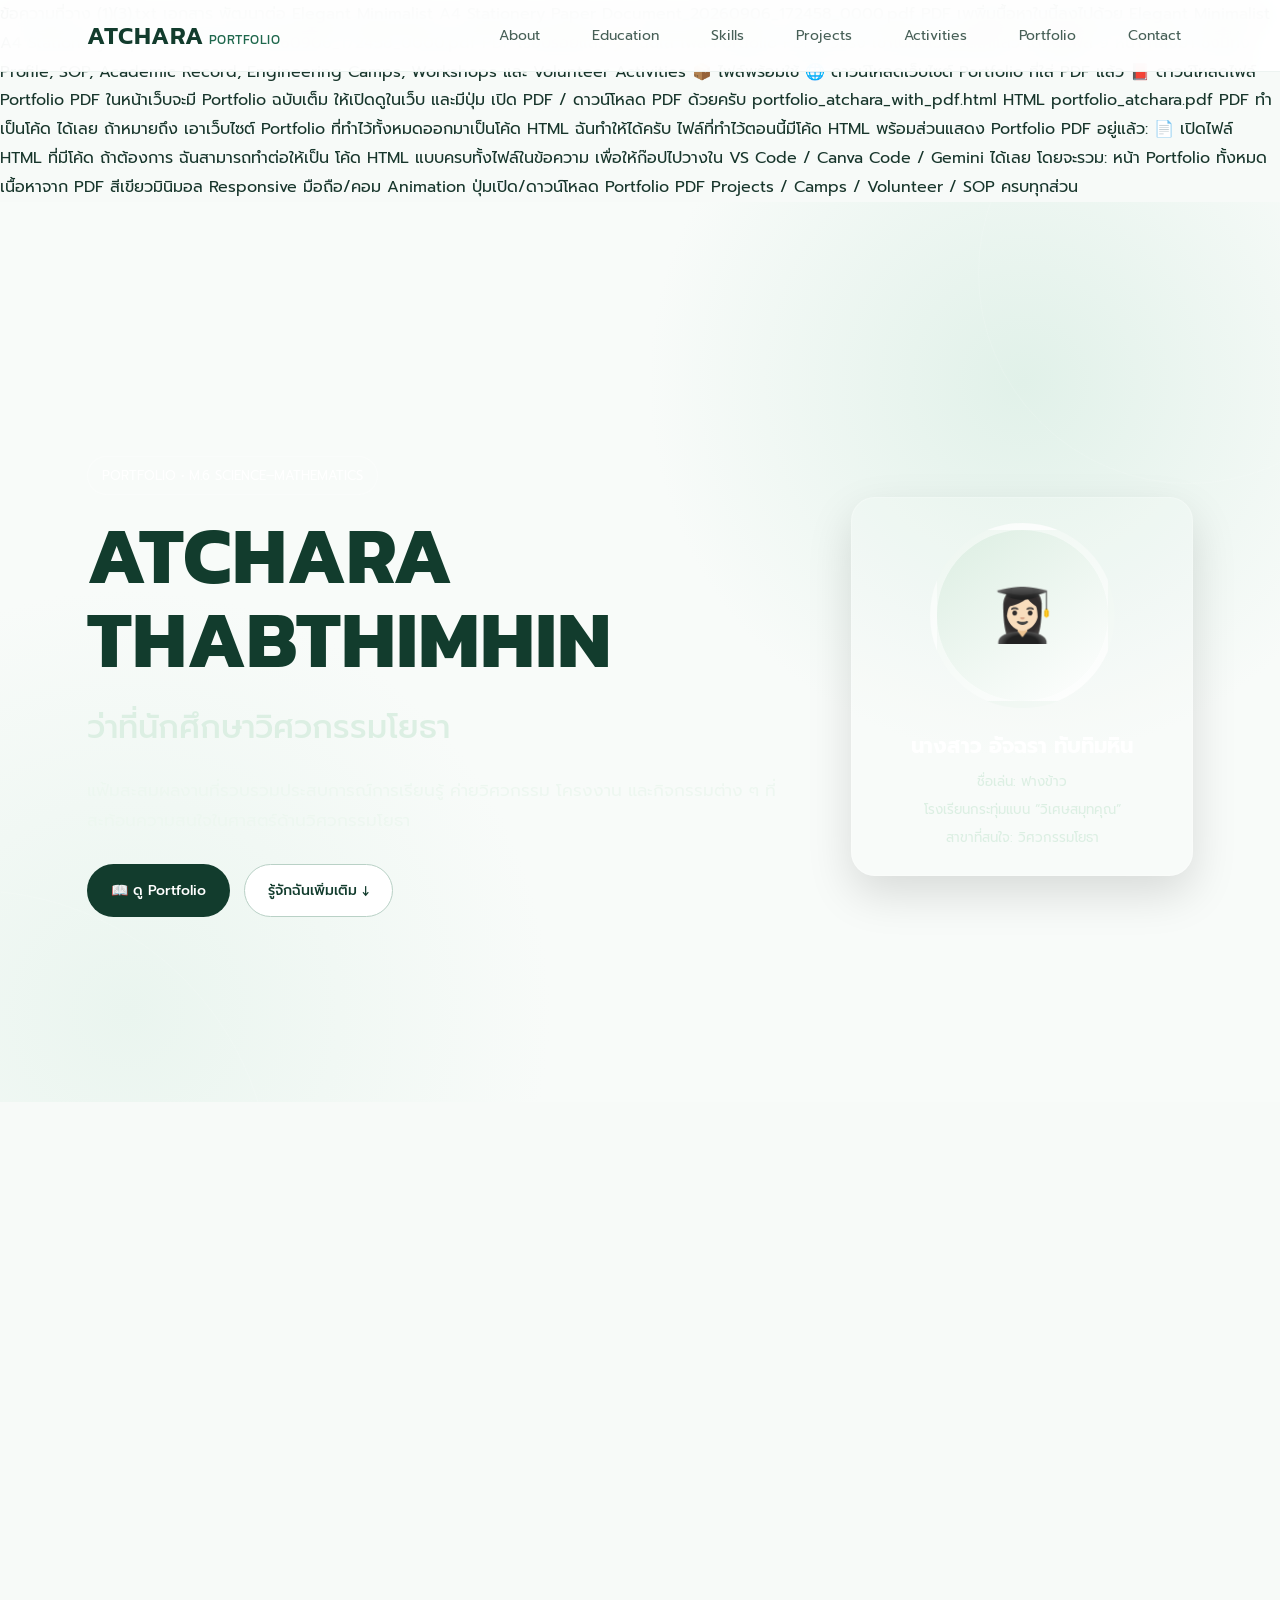
==== commit 38d9737d: "Create index.html" ====
--- a/index.html
+++ b/index.html
@@ -605,240 +605,2349 @@
         <div class="timeline-dot"></div>
         <h3>FIET LAND ดินแดนแห่งการเรียนรู้ ครั้งที่ 1.5 — มจธ.</h3>
         <p>
-          เข้าฐานวิศวกรรมโยธาและวิศวกรรมเคมี โดยฐานโยธาได้เรียนรู้โครงสร้างอาคาร
-          การใช้เซนเซอร์ตรวจวัดความสั่นสะเทือนของอาคาร และร่วมกิจกรรมบอร์ดเกม
-          ที่จำลองการวางแผนสร้างบ้าน ส่วนฐานวิศวกรรมเคมีได้เรียนรู้การแยกสาร
-          และการกลั่นน้ำ ทำให้เห็นภาพการเรียนและการประยุกต์ใช้วิศวกรรมหลายสาขา
+<!DOCTYPE html>
+<html lang="th">
+<head>
+    <meta charset="UTF-8">
+    <meta name="viewport" content="width=device-width, initial-scale=1.0">
+
+    <title>Portfolio | Atchara Thabthimhin</title>
+
+    <meta name="description"
+          content="Portfolio ของ อัจฉรา ทับทิมหิน นักเรียนชั้นมัธยมศึกษาปีที่ 6 สาขาวิทยาศาสตร์-คณิตศาสตร์ ผู้สนใจศึกษาต่อวิศวกรรมโยธา">
+
+    <link rel="preconnect" href="https://fonts.googleapis.com">
+    <link rel="preconnect" href="https://fonts.gstatic.com" crossorigin>
+
+    <link href="https://fonts.googleapis.com/css2?family=Kanit:wght@300;400;500;600;700&family=Prompt:wght@300;400;500;600;700&display=swap"
+          rel="stylesheet">
+
+    <style>
+
+        /* =========================
+           RESET
+        ========================= */
+
+        * {
+            margin: 0;
+            padding: 0;
+            box-sizing: border-box;
+        }
+
+        html {
+            scroll-behavior: smooth;
+        }
+
+        body {
+            font-family: "Prompt", sans-serif;
+            background: #f7faf8;
+            color: #17352b;
+            line-height: 1.8;
+        }
+
+        a {
+            text-decoration: none;
+            color: inherit;
+        }
+
+        img {
+            max-width: 100%;
+            display: block;
+        }
+
+        button {
+            font-family: inherit;
+        }
+
+
+        /* =========================
+           VARIABLES
+        ========================= */
+
+        :root {
+            --green-dark: #123c2d;
+            --green: #1f684d;
+            --green-light: #dfeee7;
+            --green-soft: #eef7f2;
+            --white: #ffffff;
+            --text: #17352b;
+            --text-light: #64756e;
+            --border: #dce9e3;
+            --shadow: 0 15px 45px rgba(19, 60, 45, 0.08);
+            --radius: 22px;
+        }
+
+
+        /* =========================
+           NAVBAR
+        ========================= */
+
+        .navbar {
+            position: fixed;
+            top: 0;
+            left: 0;
+            width: 100%;
+            z-index: 999;
+
+            background: rgba(255,255,255,0.94);
+            backdrop-filter: blur(15px);
+
+            border-bottom: 1px solid rgba(31,104,77,0.08);
+        }
+
+        .nav-container {
+            width: min(1180px, 92%);
+            margin: auto;
+
+            height: 75px;
+
+            display: flex;
+            align-items: center;
+            justify-content: space-between;
+        }
+
+        .logo {
+            font-family: "Kanit", sans-serif;
+            font-size: 25px;
+            font-weight: 600;
+            color: var(--green-dark);
+        }
+
+        .logo span {
+            color: var(--green);
+        }
+
+        .nav-links {
+            display: flex;
+            align-items: center;
+            gap: 28px;
+            list-style: none;
+        }
+
+        .nav-links a {
+            font-size: 14px;
+            color: #476057;
+            transition: 0.3s;
+        }
+
+        .nav-links a:hover {
+            color: var(--green);
+        }
+
+        .nav-button {
+            background: var(--green-dark);
+            color: white !important;
+
+            padding: 9px 18px;
+            border-radius: 999px;
+        }
+
+        .nav-button:hover {
+            background: var(--green);
+        }
+
+
+        /* =========================
+           HERO
+        ========================= */
+
+        .hero {
+            min-height: 100vh;
+
+            padding: 150px 5% 80px;
+
+            display: flex;
+            align-items: center;
+
+            background:
+                radial-gradient(circle at 80% 20%, #e1f1e9 0%, transparent 30%),
+                radial-gradient(circle at 10% 90%, #eaf5ef 0%, transparent 30%),
+                #f8fbf9;
+        }
+
+        .hero-container {
+            width: min(1180px, 100%);
+            margin: auto;
+
+            display: grid;
+            grid-template-columns: 1.1fr 0.9fr;
+            gap: 70px;
+            align-items: center;
+        }
+
+        .hero-tag {
+            display: inline-block;
+
+            padding: 7px 16px;
+            margin-bottom: 20px;
+
+            border-radius: 999px;
+
+            background: var(--green-light);
+            color: var(--green-dark);
+
+            font-size: 13px;
+            font-weight: 500;
+        }
+
+        .hero h1 {
+            font-family: "Kanit", sans-serif;
+
+            font-size: clamp(45px, 7vw, 80px);
+            line-height: 1.05;
+
+            color: var(--green-dark);
+
+            margin-bottom: 18px;
+        }
+
+        .hero h1 span {
+            color: var(--green);
+        }
+
+        .hero-subtitle {
+            font-size: 20px;
+            color: var(--text-light);
+
+            margin-bottom: 25px;
+        }
+
+        .hero-description {
+            max-width: 650px;
+
+            color: #62756d;
+            font-size: 16px;
+
+            margin-bottom: 32px;
+        }
+
+        .hero-buttons {
+            display: flex;
+            flex-wrap: wrap;
+            gap: 14px;
+        }
+
+        .btn {
+            display: inline-flex;
+            align-items: center;
+            justify-content: center;
+
+            padding: 13px 23px;
+
+            border-radius: 999px;
+
+            font-size: 14px;
+            font-weight: 500;
+
+            transition: 0.3s;
+        }
+
+        .btn-primary {
+            background: var(--green-dark);
+            color: white;
+        }
+
+        .btn-primary:hover {
+            transform: translateY(-3px);
+            box-shadow: 0 10px 25px rgba(18,60,45,0.18);
+        }
+
+        .btn-outline {
+            border: 1px solid #b9d1c6;
+            color: var(--green-dark);
+            background: white;
+        }
+
+        .btn-outline:hover {
+            background: var(--green-soft);
+        }
+
+        .hero-card {
+            position: relative;
+
+            min-height: 430px;
+
+            border-radius: 40px;
+
+            background:
+                linear-gradient(145deg, #ffffff, #e8f4ee);
+
+            box-shadow: var(--shadow);
+
+            display: flex;
+            align-items: center;
+            justify-content: center;
+
+            overflow: hidden;
+        }
+
+        .hero-card::before {
+            content: "";
+
+            position: absolute;
+
+            width: 300px;
+            height: 300px;
+
+            border-radius: 50%;
+
+            background: rgba(31,104,77,0.08);
+
+            top: -100px;
+            right: -80px;
+        }
+
+        .hero-symbol {
+            position: relative;
+            z-index: 2;
+
+            width: 230px;
+            height: 230px;
+
+            border-radius: 50%;
+
+            background: white;
+
+            display: flex;
+            align-items: center;
+            justify-content: center;
+
+            box-shadow: 0 20px 50px rgba(18,60,45,0.12);
+
+            font-size: 75px;
+        }
+
+        .floating-card {
+            position: absolute;
+
+            background: white;
+
+            padding: 14px 18px;
+
+            border-radius: 15px;
+
+            box-shadow: 0 10px 30px rgba(18,60,45,0.1);
+
+            font-size: 13px;
+
+            z-index: 5;
+        }
+
+        .floating-card.one {
+            left: 25px;
+            top: 55px;
+        }
+
+        .floating-card.two {
+            right: 25px;
+            bottom: 65px;
+        }
+
+
+        /* =========================
+           GENERAL
+        ========================= */
+
+        section {
+            padding: 100px 5%;
+        }
+
+        .container {
+            width: min(1180px, 100%);
+            margin: auto;
+        }
+
+        .section-heading {
+            margin-bottom: 55px;
+        }
+
+        .section-label {
+            color: var(--green);
+            font-size: 13px;
+            font-weight: 600;
+            letter-spacing: 1px;
+
+            text-transform: uppercase;
+        }
+
+        .section-title {
+            font-family: "Kanit", sans-serif;
+
+            font-size: clamp(34px, 5vw, 50px);
+
+            line-height: 1.2;
+
+            color: var(--green-dark);
+
+            margin-top: 5px;
+        }
+
+        .section-description {
+            max-width: 700px;
+
+            color: var(--text-light);
+
+            margin-top: 12px;
+        }
+
+
+        /* =========================
+           ABOUT
+        ========================= */
+
+        .about {
+            background: white;
+        }
+
+        .about-grid {
+            display: grid;
+
+            grid-template-columns: 0.85fr 1.15fr;
+
+            gap: 55px;
+
+            align-items: start;
+        }
+
+        .profile-box {
+            background: var(--green-soft);
+
+            border-radius: var(--radius);
+
+            padding: 35px;
+        }
+
+        .profile-icon {
+            width: 90px;
+            height: 90px;
+
+            border-radius: 50%;
+
+            background: white;
+
+            display: flex;
+            align-items: center;
+            justify-content: center;
+
+            font-size: 35px;
+
+            margin-bottom: 20px;
+        }
+
+        .profile-box h3 {
+            font-family: "Kanit", sans-serif;
+
+            font-size: 25px;
+
+            color: var(--green-dark);
+
+            margin-bottom: 8px;
+        }
+
+        .profile-box p {
+            color: var(--text-light);
+        }
+
+        .info-list {
+            display: grid;
+
+            grid-template-columns: repeat(2,1fr);
+
+            gap: 14px;
+
+            margin-top: 25px;
+        }
+
+        .info-item {
+            background: #f7faf8;
+
+            padding: 15px 18px;
+
+            border-radius: 14px;
+
+            border: 1px solid var(--border);
+        }
+
+        .info-item small {
+            display: block;
+
+            color: #82928c;
+
+            font-size: 11px;
+        }
+
+        .info-item strong {
+            color: var(--green-dark);
+
+            font-size: 14px;
+        }
+
+
+        /* =========================
+           STATS
+        ========================= */
+
+        .stats {
+            padding-top: 0;
+
+            background: white;
+        }
+
+        .stats-grid {
+            display: grid;
+
+            grid-template-columns: repeat(4,1fr);
+
+            gap: 18px;
+        }
+
+        .stat-card {
+            padding: 28px;
+
+            background: var(--green-soft);
+
+            border-radius: 18px;
+
+            text-align: center;
+        }
+
+        .stat-number {
+            font-family: "Kanit", sans-serif;
+
+            font-size: 38px;
+
+            color: var(--green-dark);
+        }
+
+        .stat-label {
+            font-size: 13px;
+            color: var(--text-light);
+        }
+
+
+        /* =========================
+           SOP
+        ========================= */
+
+        .sop {
+            background: #f7faf8;
+        }
+
+        .sop-box {
+            background: white;
+
+            border-radius: var(--radius);
+
+            padding: 50px;
+
+            box-shadow: var(--shadow);
+
+            border-left: 5px solid var(--green);
+        }
+
+        .sop-box p {
+            color: #53665e;
+
+            font-size: 16px;
+
+            margin-bottom: 18px;
+        }
+
+        .quote {
+            margin-top: 35px;
+
+            padding: 25px;
+
+            border-radius: 15px;
+
+            background: var(--green-soft);
+
+            color: var(--green-dark);
+
+            font-weight: 500;
+
+            text-align: center;
+        }
+
+
+        /* =========================
+           EDUCATION
+        ========================= */
+
+        .education {
+            background: white;
+        }
+
+        .education-card {
+            display: grid;
+
+            grid-template-columns: 130px 1fr;
+
+            gap: 30px;
+
+            padding: 35px;
+
+            border: 1px solid var(--border);
+
+            border-radius: var(--radius);
+
+            background: #fbfdfc;
+        }
+
+        .edu-number {
+            width: 100px;
+            height: 100px;
+
+            border-radius: 22px;
+
+            background: var(--green-dark);
+
+            color: white;
+
+            display: flex;
+            align-items: center;
+            justify-content: center;
+
+            font-family: "Kanit", sans-serif;
+
+            font-size: 28px;
+        }
+
+        .education-card h3 {
+            font-family: "Kanit", sans-serif;
+
+            font-size: 26px;
+
+            color: var(--green-dark);
+
+            margin-bottom: 7px;
+        }
+
+        .education-card p {
+            color: var(--text-light);
+        }
+
+        .gpa {
+            display: inline-block;
+
+            margin-top: 15px;
+
+            background: var(--green-light);
+
+            color: var(--green-dark);
+
+            padding: 8px 15px;
+
+            border-radius: 999px;
+
+            font-size: 13px;
+
+            font-weight: 600;
+        }
+
+
+        /* =========================
+           EXPERIENCE
+        ========================= */
+
+        .experience {
+            background: #f7faf8;
+        }
+
+        .timeline {
+            position: relative;
+
+            max-width: 900px;
+
+            margin: auto;
+        }
+
+        .timeline::before {
+            content: "";
+
+            position: absolute;
+
+            left: 18px;
+            top: 0;
+            bottom: 0;
+
+            width: 2px;
+
+            background: #cfe2d9;
+        }
+
+        .timeline-item {
+            position: relative;
+
+            padding-left: 60px;
+
+            margin-bottom: 35px;
+        }
+
+        .timeline-dot {
+            position: absolute;
+
+            left: 8px;
+            top: 5px;
+
+            width: 22px;
+            height: 22px;
+
+            border-radius: 50%;
+
+            background: var(--green);
+
+            border: 5px solid #e1efe9;
+        }
+
+        .timeline-card {
+            background: white;
+
+            border-radius: 18px;
+
+            padding: 28px;
+
+            box-shadow: 0 8px 25px rgba(18,60,45,0.05);
+        }
+
+        .timeline-card h3 {
+            font-family: "Kanit", sans-serif;
+
+            font-size: 22px;
+
+            color: var(--green-dark);
+
+            margin-bottom: 8px;
+        }
+
+        .timeline-card p {
+            color: var(--text-light);
+
+            font-size: 14px;
+        }
+
+
+        /* =========================
+           SKILLS
+        ========================= */
+
+        .skills {
+            background: white;
+        }
+
+        .skills-grid {
+            display: grid;
+
+            grid-template-columns: repeat(5,1fr);
+
+            gap: 15px;
+        }
+
+        .skill {
+            padding: 22px 15px;
+
+            text-align: center;
+
+            border: 1px solid var(--border);
+
+            border-radius: 18px;
+
+            background: #fbfdfc;
+
+            transition: 0.3s;
+        }
+
+        .skill:hover {
+            transform: translateY(-5px);
+
+            border-color: #b8d4c7;
+
+            box-shadow: var(--shadow);
+        }
+
+        .skill-icon {
+            font-size: 28px;
+
+            margin-bottom: 8px;
+        }
+
+        .skill strong {
+            display: block;
+
+            color: var(--green-dark);
+
+            font-size: 14px;
+        }
+
+        .skill span {
+            font-size: 11px;
+
+            color: #84928d;
+        }
+
+
+        /* =========================
+           PORTFOLIO PDF
+        ========================= */
+
+        .portfolio {
+            background: var(--green-dark);
+
+            color: white;
+        }
+
+        .portfolio .section-title {
+            color: white;
+        }
+
+        .portfolio .section-label {
+            color: #a9d4c1;
+        }
+
+        .portfolio .section-description {
+            color: #bdd0c8;
+        }
+
+        .pdf-container {
+            background: #0c2d22;
+
+            padding: 18px;
+
+            border-radius: 25px;
+
+            box-shadow: 0 25px 70px rgba(0,0,0,0.2);
+
+            margin-top: 35px;
+        }
+
+        .pdf-container iframe {
+            width: 100%;
+
+            height: 780px;
+
+            border: none;
+
+            border-radius: 15px;
+
+            background: white;
+        }
+
+        .pdf-buttons {
+            display: flex;
+
+            justify-content: center;
+
+            flex-wrap: wrap;
+
+            gap: 14px;
+
+            margin-top: 25px;
+        }
+
+        .btn-white {
+            background: white;
+
+            color: var(--green-dark);
+        }
+
+        .btn-white:hover {
+            transform: translateY(-3px);
+
+            background: #eef8f3;
+        }
+
+        .btn-canva {
+            background: #cde9dc;
+
+            color: var(--green-dark);
+        }
+
+        .btn-canva:hover {
+            background: white;
+
+            transform: translateY(-3px);
+        }
+
+        .pdf-note {
+            text-align: center;
+
+            color: #a9bdb4;
+
+            font-size: 12px;
+
+            margin-top: 15px;
+        }
+
+
+        /* =========================
+           CONTACT
+        ========================= */
+
+        .contact {
+            background: white;
+        }
+
+        .contact-grid {
+            display: grid;
+
+            grid-template-columns: 1fr 1fr;
+
+            gap: 25px;
+        }
+
+        .contact-card {
+            padding: 30px;
+
+            border-radius: 20px;
+
+            background: #f7faf8;
+
+            border: 1px solid var(--border);
+        }
+
+        .contact-card h3 {
+            font-family: "Kanit", sans-serif;
+
+            color: var(--green-dark);
+
+            font-size: 22px;
+
+            margin-bottom: 12px;
+        }
+
+        .contact-card p {
+            color: var(--text-light);
+
+            font-size: 14px;
+        }
+
+        .contact-link {
+            color: var(--green);
+
+            font-weight: 500;
+        }
+
+
+        /* =========================
+           FOOTER
+        ========================= */
+
+        footer {
+            background: #0d2c22;
+
+            color: #b7c8c1;
+
+            padding: 35px 5%;
+
+            text-align: center;
+
+            font-size: 13px;
+        }
+
+        footer strong {
+            color: white;
+        }
+
+
+        /* =========================
+           BACK TO TOP
+        ========================= */
+
+        #topButton {
+            position: fixed;
+
+            right: 25px;
+            bottom: 25px;
+
+            width: 45px;
+            height: 45px;
+
+            border: none;
+
+            border-radius: 50%;
+
+            background: var(--green-dark);
+
+            color: white;
+
+            font-size: 18px;
+
+            cursor: pointer;
+
+            opacity: 0;
+
+            visibility: hidden;
+
+            transition: 0.3s;
+
+            z-index: 1000;
+        }
+
+        #topButton.show {
+            opacity: 1;
+
+            visibility: visible;
+        }
+
+
+        /* =========================
+           RESPONSIVE
+        ========================= */
+
+        @media (max-width: 950px) {
+
+            .nav-links {
+                gap: 15px;
+            }
+
+            .hero-container {
+                grid-template-columns: 1fr;
+
+            }
+
+            .hero-card {
+                min-height: 350px;
+            }
+
+            .about-grid {
+                grid-template-columns: 1fr;
+            }
+
+            .stats-grid {
+                grid-template-columns: repeat(2,1fr);
+            }
+
+            .skills-grid {
+                grid-template-columns: repeat(3,1fr);
+            }
+
+            .contact-grid {
+                grid-template-columns: 1fr;
+            }
+
+        }
+
+
+        @media (max-width: 700px) {
+
+            .navbar {
+                position: absolute;
+            }
+
+            .nav-container {
+                height: auto;
+
+                padding: 18px 0;
+
+                flex-direction: column;
+
+                gap: 15px;
+            }
+
+            .nav-links {
+                flex-wrap: wrap;
+
+                justify-content: center;
+
+                gap: 10px 15px;
+            }
+
+            .nav-links a {
+                font-size: 12px;
+            }
+
+            .hero {
+                padding-top: 170px;
+            }
+
+            section {
+                padding: 70px 5%;
+            }
+
+            .hero h1 {
+                font-size: 50px;
+            }
+
+            .hero-subtitle {
+                font-size: 17px;
+            }
+
+            .sop-box {
+                padding: 30px 22px;
+            }
+
+            .education-card {
+                grid-template-columns: 1fr;
+            }
+
+            .skills-grid {
+                grid-template-columns: repeat(2,1fr);
+            }
+
+            .info-list {
+                grid-template-columns: 1fr;
+            }
+
+            .pdf-container {
+                padding: 8px;
+            }
+
+            .pdf-container iframe {
+                height: 600px;
+            }
+
+            .timeline-item {
+                padding-left: 48px;
+            }
+
+        }
+
+
+        @media (max-width: 430px) {
+
+            .hero-buttons {
+                flex-direction: column;
+            }
+
+            .btn {
+                width: 100%;
+            }
+
+            .stats-grid {
+                grid-template-columns: 1fr;
+            }
+
+            .skills-grid {
+                grid-template-columns: 1fr 1fr;
+            }
+
+            .pdf-container iframe {
+                height: 500px;
+            }
+
+        }
+
+    </style>
+</head>
+
+
+<body>
+
+
+    <!-- =========================
+         NAVIGATION
+    ========================= -->
+
+    <nav class="navbar">
+
+        <div class="nav-container">
+
+            <a href="#home" class="logo">
+                AT<span>.</span>
+            </a>
+
+            <ul class="nav-links">
+
+                <li>
+                    <a href="#about">Profile</a>
+                </li>
+
+                <li>
+                    <a href="#sop">SOP</a>
+                </li>
+
+                <li>
+                    <a href="#education">Education</a>
+                </li>
+
+                <li>
+                    <a href="#experience">Experience</a>
+                </li>
+
+                <li>
+                    <a href="#skills">Skills</a>
+                </li>
+
+                <li>
+                    <a href="#portfolio">Portfolio</a>
+                </li>
+
+                <li>
+                    <a href="#contact" class="nav-button">
+                        Contact
+                    </a>
+                </li>
+
+            </ul>
+
+        </div>
+
+    </nav>
+
+
+
+    <!-- =========================
+         HERO
+    ========================= -->
+
+    <section class="hero" id="home">
+
+        <div class="hero-container">
+
+            <div>
+
+                <div class="hero-tag">
+                    PORTFOLIO • CIVIL ENGINEERING
+                </div>
+
+                <h1>
+                    Atchara<br>
+                    <span>Thabthimhin</span>
+                </h1>
+
+                <p class="hero-subtitle">
+                    นักเรียนชั้นมัธยมศึกษาปีที่ 6
+                    | วิทยาศาสตร์–คณิตศาสตร์
+                </p>
+
+                <p class="hero-description">
+                    ผู้สนใจศึกษาต่อด้านวิศวกรรมศาสตร์
+                    สาขาวิศวกรรมโยธา
+                    มีความสนใจด้านโครงสร้าง วัสดุก่อสร้าง
+                    การออกแบบ และกระบวนการก่อสร้าง
+                    พร้อมเรียนรู้และพัฒนาทักษะจากทั้งภาคทฤษฎี
+                    และประสบการณ์จริง
+                </p>
+
+                <div class="hero-buttons">
+
+                    <a href="#portfolio"
+                       class="btn btn-primary">
+                        ดู Portfolio ฉบับเต็ม
+                    </a>
+
+                    <a href="https://canva.link/news71fwrw6kxlg"
+                       target="_blank"
+                       rel="noopener noreferrer"
+                       class="btn btn-outline">
+                        ผลงานเพิ่มเติม
+                    </a>
+
+                </div>
+
+            </div>
+
+
+            <div class="hero-card">
+
+                <div class="floating-card one">
+                    🏗️ Civil Engineering
+                </div>
+
+                <div class="hero-symbol">
+                    🏗️
+                </div>
+
+                <div class="floating-card two">
+                    📐 Design • Structure • Construction
+                </div>
+
+            </div>
+
+        </div>
+
+    </section>
+
+
+
+    <!-- =========================
+         ABOUT
+    ========================= -->
+
+    <section class="about" id="about">
+
+        <div class="container">
+
+            <div class="section-heading">
+
+                <div class="section-label">
+                    About Me
+                </div>
+
+                <h2 class="section-title">
+                    Profile
+                </h2>
+
+                <p class="section-description">
+                    ทำความรู้จักตัวตน ความสนใจ
+                    และเป้าหมายในการศึกษาต่อของฉัน
+                </p>
+
+            </div>
+
+
+            <div class="about-grid">
+
+                <div class="profile-box">
+
+                    <div class="profile-icon">
+                        👩🏻‍💻
+                    </div>
+
+                    <h3>
+                        อัจฉรา ทับทิมหิน
+                    </h3>
+
+                    <p>
+                        นักเรียนชั้น ม.6
+                        แผนการเรียนวิทยาศาสตร์–คณิตศาสตร์
+                        ผู้มีเป้าหมายศึกษาต่อ
+                        คณะวิศวกรรมศาสตร์
+                        สาขาวิศวกรรมโยธา
+                    </p>
+
+                </div>
+
+
+                <div>
+
+                    <p style="color:#64756e;">
+                        ดิฉันเป็นคนที่มีความรับผิดชอบ
+                        ตรงต่อเวลา และตั้งใจทำงานที่ได้รับมอบหมาย
+                        ให้ดีที่สุด ชอบเรียนรู้สิ่งใหม่ ๆ
+                        และพร้อมพัฒนาตัวเองอยู่เสมอ
+                        สามารถทำงานร่วมกับผู้อื่นได้ดี
+                        และเปิดรับความคิดเห็นเพื่อนำมาปรับปรุงตัวเอง
+                    </p>
+
+
+                    <div class="info-list">
+
+                        <div class="info-item">
+                            <small>Nickname</small>
+                            <strong>ฟางข้าว</strong>
+                        </div>
+
+                        <div class="info-item">
+                            <small>Education</small>
+                            <strong>ม.6</strong>
+                        </div>
+
+                        <div class="info-item">
+                            <small>Study Plan</small>
+                            <strong>วิทยาศาสตร์–คณิตศาสตร์</strong>
+                        </div>
+
+                        <div class="info-item">
+                            <small>Interested Faculty</small>
+                            <strong>วิศวกรรมศาสตร์</strong>
+                        </div>
+
+                        <div class="info-item">
+                            <small>Major</small>
+                            <strong>วิศวกรรมโยธา</strong>
+                        </div>
+
+                        <div class="info-item">
+                            <small>Hobbies</small>
+                            <strong>ฟังเพลง • ดูหนัง</strong>
+                        </div>
+
+                    </div>
+
+                </div>
+
+            </div>
+
+        </div>
+
+    </section>
+
+
+
+    <!-- =========================
+         STATS
+    ========================= -->
+
+    <section class="stats">
+
+        <div class="container">
+
+            <div class="stats-grid">
+
+                <div class="stat-card">
+                    <div class="stat-number">2.78</div>
+                    <div class="stat-label">
+                        GPA 4 ภาคเรียน
+                    </div>
+                </div>
+
+                <div class="stat-card">
+                    <div class="stat-number">9</div>
+                    <div class="stat-label">
+                        หน้า Portfolio ฉบับจริง
+                    </div>
+                </div>
+
+                <div class="stat-card">
+                    <div class="stat-number">5+</div>
+                    <div class="stat-label">
+                        Engineering Activities
+                    </div>
+                </div>
+
+                <div class="stat-card">
+                    <div class="stat-number">M.6</div>
+                    <div class="stat-label">
+                        Current Education
+                    </div>
+                </div>
+
+            </div>
+
+        </div>
+
+    </section>
+
+
+
+    <!-- =========================
+         SOP
+    ========================= -->
+
+    <section class="sop" id="sop">
+
+        <div class="container">
+
+            <div class="section-heading">
+
+                <div class="section-label">
+                    Statement of Purpose
+                </div>
+
+                <h2 class="section-title">
+                    Why Civil Engineering?
+                </h2>
+
+            </div>
+
+
+            <div class="sop-box">
+
+                <p>
+                    ความสนใจในวิศวกรรมโยธาของดิฉันเริ่มต้นจากครอบครัว
+                    ที่ประกอบอาชีพรับเหมาก่อสร้าง ทำให้มีโอกาสได้เห็น
+                    การทำงานจริงในหน้างานและสัมผัสกระบวนการก่อสร้าง
+                    มาตั้งแต่เด็ก สิ่งที่ทำให้ดิฉันสนใจคือคำถามว่า
+                    อาคาร ถนน หรือโครงสร้างต่าง ๆ ถูกออกแบบและคำนวณอย่างไร
+                    จึงสามารถรับน้ำหนักและใช้งานได้อย่างปลอดภัย
+                </p>
+
+                <p>
+                    เมื่อเข้าสู่ระดับมัธยมศึกษาตอนปลาย ดิฉันจึงเลือกเรียน
+                    สายที่ช่วยเตรียมความพร้อมด้านคณิตศาสตร์ วิทยาศาสตร์
+                    การคิดวิเคราะห์ และการแก้ปัญหา ซึ่งเป็นพื้นฐานสำคัญ
+                    ของวิศวกรรม พร้อมค้นหาประสบการณ์นอกห้องเรียน
+                    ผ่านค่ายและ Workshop ด้านวิศวกรรม
+                </p>
+
+                <p>
+                    การเข้าร่วม RMUTP Civil Camp ทำให้ได้เรียนรู้
+                    กระบวนการก่อสร้าง การสำรวจ การทดสอบวัสดุ
+                    และบทบาทของวิศวกรโยธา รวมถึงการลงมือผสมปูนซีเมนต์
+                    หล่อแบบคอนกรีต และฝึกใช้กล้องสำรวจเบื้องต้น
+                </p>
+
+                <p>
+                    นอกจากนี้ ดิฉันได้จัดทำโครงงานคอนกรีตผสมวัสดุทดแทน
+                    ได้แก่ ใยมะพร้าว เถ้าแกลบ และฝุ่นหิน
+                    เพื่อศึกษาแนวทางพัฒนาวัสดุก่อสร้าง
+                    ที่เป็นมิตรต่อสิ่งแวดล้อม
+                    ทำให้ได้ฝึกวางแผนการทดลอง เก็บข้อมูล
+                    วิเคราะห์ผล และสรุปผลอย่างเป็นระบบ
+                </p>
+
+                <p>
+                    จากประสบการณ์ทั้งหมด ดิฉันจึงมั่นใจว่า
+                    วิศวกรรมโยธาเป็นสาขาที่สอดคล้องกับความสนใจ
+                    และเป้าหมายของตนเอง
+                    ในอนาคตตั้งใจประกอบอาชีพวิศวกรโยธา
+                    และนำความรู้ด้านการออกแบบ การควบคุมงาน
+                    และการบริหารโครงการกลับมาต่อยอดธุรกิจรับเหมาก่อสร้าง
+                    ของครอบครัวให้มีมาตรฐาน มีคุณภาพ
+                    และปลอดภัยยิ่งขึ้น
+                </p>
+
+                <div class="quote">
+                    “Every great structure begins with a strong foundation.”
+                    <br>
+                    โครงสร้างที่ยิ่งใหญ่เริ่มต้นจากรากฐานที่แข็งแรง
+                </div>
+
+            </div>
+
+        </div>
+
+    </section>
+
+
+
+    <!-- =========================
+         EDUCATION
+    ========================= -->
+
+    <section class="education" id="education">
+
+        <div class="container">
+
+            <div class="section-heading">
+
+                <div class="section-label">
+                    Academic Record
+                </div>
+
+                <h2 class="section-title">
+                    Education
+                </h2>
+
+                <p class="section-description">
+                    ประวัติการศึกษาและผลการเรียน
+                </p>
+
+            </div>
+
+
+            <div class="education-card">
+
+                <div class="edu-number">
+                    01
+                </div>
+
+                <div>
+
+                    <h3>
+                        โรงเรียนกระทุ่มแบน
+                        “วิเศษสมุทคุณ”
+                    </h3>
+
+                    <p>
+                        ระดับชั้นมัธยมศึกษาปีที่ 6
+                        แผนการเรียนวิทยาศาสตร์–คณิตศาสตร์
+                    </p>
+
+                    <p style="margin-top:10px;">
+                        มุ่งเน้นการเรียนรู้ด้านคณิตศาสตร์
+                        วิทยาศาสตร์ การคิดวิเคราะห์
+                        และการแก้ปัญหา
+                        เพื่อเตรียมความพร้อมสำหรับการศึกษาต่อ
+                        ด้านวิศวกรรมศาสตร์
+                    </p>
+
+                    <span class="gpa">
+                        GPA 4 ภาคเรียน : 2.78
+                    </span>
+
+                </div>
+
+            </div>
+
+        </div>
+
+    </section>
+
+
+
+    <!-- =========================
+         EXPERIENCE
+    ========================= -->
+
+    <section class="experience" id="experience">
+
+        <div class="container">
+
+            <div class="section-heading">
+
+                <div class="section-label">
+                    Engineering Experience
+                </div>
+
+                <h2 class="section-title">
+                    Camps & Workshops
+                </h2>
+
+                <p class="section-description">
+                    ประสบการณ์จากค่ายและกิจกรรมด้านวิศวกรรม
+                </p>
+
+            </div>
+
+
+            <div class="timeline">
+
+
+                <!-- ITEM 1 -->
+
+                <div class="timeline-item">
+
+                    <div class="timeline-dot"></div>
+
+                    <div class="timeline-card">
+
+                        <h3>
+                            RMUTP Civil Camp
+                        </h3>
+
+                        <p>
+                            เข้าร่วมค่ายวิศวกรรมโยธา
+                            เรียนรู้พื้นฐานด้านวัสดุ อุปกรณ์
+                            และทฤษฎีงานก่อสร้าง
+                            ได้ลงมือผสมปูนซีเมนต์
+                            หล่อแบบคอนกรีต แกะแบบ
+                            ทดสอบตัวอย่างคอนกรีต
+                            และฝึกการใช้กล้องสำรวจเบื้องต้น
+                        </p>
+
+                    </div>
+
+                </div>
+
+
+                <!-- ITEM 2 -->
+
+                <div class="timeline-item">
+
+                    <div class="timeline-dot"></div>
+
+                    <div class="timeline-card">
+
+                        <h3>
+                            ค่ายอัจฉริยภาพวิศวกรรมไฟฟ้า
+                            มหาวิทยาลัยศิลปากร
+                        </h3>
+
+                        <p>
+                            เรียนรู้พื้นฐานด้านวิศวกรรมไฟฟ้า
+                            ผ่านการต่อวงจรไฟฟ้า
+                            การใช้อุปกรณ์ไฟฟ้าเบื้องต้น
+                            และการเขียน Coding
+                            เพื่อควบคุมระบบตามโจทย์
+                        </p>
+
+                    </div>
+
+                </div>
+
+
+                <!-- ITEM 3 -->
+
+                <div class="timeline-item">
+
+                    <div class="timeline-dot"></div>
+
+                    <div class="timeline-card">
+
+                        <h3>
+                            K-Engineering World Tour
+                            and Workshop 2025
+                        </h3>
+
+                        <p>
+                            เข้าร่วม Workshop
+                            ด้านวิศวกรรมโยธาและวิศวกรรมวัดคุม
+                            เรียนรู้เกี่ยวกับวัสดุก่อสร้าง
+                            โครงสร้างอาคาร การควบคุมคุณภาพงานก่อสร้าง
+                            เซนเซอร์ และระบบควบคุม
+                        </p>
+
+                    </div>
+
+                </div>
+
+
+                <!-- ITEM 4 -->
+
+                <div class="timeline-item">
+
+                    <div class="timeline-dot"></div>
+
+                    <div class="timeline-card">
+
+                        <h3>
+                            FIET LAND
+                        </h3>
+
+                        <p>
+                            เข้าฐานวิศวกรรมโยธาและวิศวกรรมเคมี
+                            เรียนรู้โครงสร้างอาคาร
+                            การใช้เซนเซอร์ตรวจวัดความสั่นสะเทือน
+                            และการวางแผนก่อสร้างผ่านกิจกรรมจำลอง
+                        </p>
+
+                    </div>
+
+                </div>
+
+
+                <!-- ITEM 5 -->
+
+                <div class="timeline-item">
+
+                    <div class="timeline-dot"></div>
+
+                    <div class="timeline-card">
+
+                        <h3>
+                            Engineering Sparks
+                        </h3>
+
+                        <p>
+                            เข้าร่วม Workshop
+                            ของคณะวิศวกรรมศาสตร์
+                            มหาวิทยาลัยเกษตรศาสตร์
+                            ในสาขาวิศวกรรมทรัพยากรน้ำ
+                            และวิศวกรรมโยธา
+                        </p>
+
+                    </div>
+
+                </div>
+
+
+                <!-- ITEM 6 -->
+
+                <div class="timeline-item">
+
+                    <div class="timeline-dot"></div>
+
+                    <div class="timeline-card">
+
+                        <h3>
+                            K-Engineering World Tour
+                            and Competency Challenge 2026
+                        </h3>
+
+                        <p>
+                            เข้าร่วม Workshop
+                            “การทดสอบวัสดุวิศวกรรมโยธา [Non-EE]”
+                            เรียนรู้เกี่ยวกับวัสดุในงานโยธา
+                            และกระบวนการทดสอบวัสดุเบื้องต้น
+                        </p>
+
+                    </div>
+
+                </div>
+
+
+                <!-- ITEM 7 -->
+
+                <div class="timeline-item">
+
+                    <div class="timeline-dot"></div>
+
+                    <div class="timeline-card">
+
+                        <h3>
+                            PIM Young Creative Program รุ่นที่ 4
+                        </h3>
+
+                        <p>
+                            เข้าร่วมกิจกรรม Open House
+                            เพื่อเปิดประสบการณ์และเรียนรู้แนวทาง
+                            การศึกษาต่อระดับมหาวิทยาลัย
+                            พร้อมฝึกทักษะการคิดวิเคราะห์
+                            และการทำงานผ่านกิจกรรมต่าง ๆ
+                        </p>
+
+                    </div>
+
+                </div>
+
+
+                <!-- ITEM 8 -->
+
+                <div class="timeline-item">
+
+                    <div class="timeline-dot"></div>
+
+                    <div class="timeline-card">
+
+                        <h3>
+                            เทคโนโลยีอากาศยานไร้คนขับ
+                            เพื่องานอนุรักษ์สิ่งแวดล้อม
+                        </h3>
+
+                        <p>
+                            อบรมเชิงปฏิบัติการเป็นเวลา 7 ชั่วโมง
+                            เรียนรู้การประยุกต์ใช้โดรน
+                            ในการสำรวจและเก็บข้อมูล
+                            เพื่อการอนุรักษ์สิ่งแวดล้อม
+                        </p>
+
+                    </div>
+
+                </div>
+
+            </div>
+
+        </div>
+
+    </section>
+
+
+
+    <!-- =========================
+         SKILLS
+    ========================= -->
+
+    <section class="skills" id="skills">
+
+        <div class="container">
+
+            <div class="section-heading">
+
+                <div class="section-label">
+                    Skills
+                </div>
+
+                <h2 class="section-title">
+                    My Skills
+                </h2>
+
+                <p class="section-description">
+                    ทักษะที่พัฒนาจากการเรียน กิจกรรม
+                    และการทำโครงงาน
+                </p>
+
+            </div>
+
+
+            <div class="skills-grid">
+
+                <div class="skill">
+                    <div class="skill-icon">🎨</div>
+                    <strong>Canva</strong>
+                    <span>Design</span>
+                </div>
+
+                <div class="skill">
+                    <div class="skill-icon">📄</div>
+                    <strong>Microsoft Word</strong>
+                    <span>Document</span>
+                </div>
+
+                <div class="skill">
+                    <div class="skill-icon">📊</div>
+                    <strong>PowerPoint</strong>
+                    <span>Presentation</span>
+                </div>
+
+                <div class="skill">
+                    <div class="skill-icon">📈</div>
+                    <strong>Excel</strong>
+                    <span>Spreadsheet</span>
+                </div>
+
+                <div class="skill">
+                    <div class="skill-icon">🐍</div>
+                    <strong>Python</strong>
+                    <span>Basic</span>
+                </div>
+
+                <div class="skill">
+                    <div class="skill-icon">🤖</div>
+                    <strong>KidBright</strong>
+                    <span>Basic Coding</span>
+                </div>
+
+                <div class="skill">
+                    <div class="skill-icon">🧠</div>
+                    <strong>Analytical Thinking</strong>
+                    <span>Thinking</span>
+                </div>
+
+                <div class="skill">
+                    <div class="skill-icon">🛠️</div>
+                    <strong>Problem Solving</strong>
+                    <span>Problem Solving</span>
+                </div>
+
+                <div class="skill">
+                    <div class="skill-icon">🤝</div>
+                    <strong>Teamwork</strong>
+                    <span>Collaboration</span>
+                </div>
+
+                <div class="skill">
+                    <div class="skill-icon">💬</div>
+                    <strong>Communication</strong>
+                    <span>Communication</span>
+                </div>
+
+            </div>
+
+        </div>
+
+    </section>
+
+
+
+    <!-- =========================
+         REAL PORTFOLIO
+    ========================= -->
+
+    <section class="portfolio" id="portfolio">
+
+        <div class="container">
+
+            <div class="section-heading">
+
+                <div class="section-label">
+                    Real Portfolio
+                </div>
+
+                <h2 class="section-title">
+                    Portfolio ฉบับเต็ม
+                </h2>
+
+                <p class="section-description">
+                    สามารถเปิดอ่าน Portfolio ฉบับจริง
+                    จำนวน 9 หน้าได้โดยตรงจากเว็บไซต์
+                </p>
+
+            </div>
+
+
+            <!-- PDF -->
+
+            <div class="pdf-container">
+
+                <iframe
+                    src="portfolio-real.pdf#toolbar=1&navpanes=0&view=FitH"
+                    title="Portfolio ฉบับเต็ม">
+                </iframe>
+
+            </div>
+
+
+            <!-- BUTTONS -->
+
+            <div class="pdf-buttons">
+
+                <a
+                    href="portfolio-real.pdf"
+                    target="_blank"
+                    class="btn btn-white">
+
+                    📖 เปิด Portfolio ฉบับเต็ม
+
+                </a>
+
+
+                <a
+                    href="portfolio-real.pdf"
+                    download="Atchara_Portfolio.pdf"
+                    class="btn btn-white">
+
+                    ⬇️ เปิดไฟล์ PDF
+
+                </a>
+
+
+                <a
+                    href="https://canva.link/news71fwrw6kxlg"
+                    target="_blank"
+                    rel="noopener noreferrer"
+                    class="btn btn-canva">
+
+                    ✨ ผลงานเพิ่มเติมจาก Canva
+
+                </a>
+
+            </div>
+
+
+            <p class="pdf-note">
+                หาก PDF ไม่แสดงบนอุปกรณ์บางรุ่น
+                ให้กด “เปิด Portfolio ฉบับเต็ม”
+            </p>
+
+        </div>
+
+    </section>
+
+
+
+    <!-- =========================
+         VOLUNTEER
+    ========================= -->
+
+    <section class="experience">
+
+        <div class="container">
+
+            <div class="section-heading">
+
+                <div class="section-label">
+                    Volunteer Activities
+                </div>
+
+                <h2 class="section-title">
+                    Volunteer & Activities
+                </h2>
+
+            </div>
+
+
+            <div class="timeline">
+
+
+                <div class="timeline-item">
+
+                    <div class="timeline-dot"></div>
+
+                    <div class="timeline-card">
+
+                        <h3>
+                            ตัวแทนนักเรียนเข้าร่วมพิธีเคารพพระบรมศพ
+                        </h3>
+
+                        <p>
+                            ได้รับคัดเลือกให้เป็นตัวแทนนักเรียน
+                            เข้าร่วมพิธีสำคัญ
+                            โดยปฏิบัติหน้าที่ด้วยความสำรวม
+                            และเหมาะสม ฝึกความรับผิดชอบ
+                            ระเบียบวินัย การตรงต่อเวลา
+                            และการทำหน้าที่ร่วมกับผู้อื่น
+                        </p>
+
+                    </div>
+
+                </div>
+
+
+                <div class="timeline-item">
+
+                    <div class="timeline-dot"></div>
+
+                    <div class="timeline-card">
+
+                        <h3>
+                            อาสาพ้นภัย (พิบัติ)
+                        </h3>
+
+                        <p>
+                            เรียนรู้เกี่ยวกับการเตรียมความพร้อม
+                            และแนวทางการปฏิบัติตนเมื่อเกิดภัยพิบัติ
+                            ฝึกการทำงานเป็นทีม
+                            ความรอบคอบ และความรับผิดชอบ
+                            รวมถึงตระหนักถึงความสำคัญ
+                            ของการช่วยเหลือผู้อื่น
+                        </p>
+
+                    </div>
+
+                </div>
+
+
+                <div class="timeline-item">
+
+                    <div class="timeline-dot"></div>
+
+                    <div class="timeline-card">
+
+                        <h3>
+                            ทอดผ้าป่าเพื่อการศึกษา
+                        </h3>
+
+                        <p>
+                            มีส่วนร่วมในการเตรียมงาน
+                            และดำเนินกิจกรรมร่วมกับเพื่อน ๆ
+                            และบุคลากรภายในโรงเรียน
+                            เพื่อสนับสนุนทรัพยากรทางการศึกษา
+                            ได้ฝึกความรับผิดชอบ
+                            การทำงานร่วมกับผู้อื่น
+                            และการเสียสละเพื่อส่วนรวม
+                        </p>
+
+                    </div>
+
+                </div>
+
+            </div>
+
+        </div>
+
+    </section>
+
+
+
+    <!-- =========================
+         CONTACT
+    ========================= -->
+
+    <section class="contact" id="contact">
+
+        <div class="container">
+
+            <div class="section-heading">
+
+                <div class="section-label">
+                    Contact
+                </div>
+
+                <h2 class="section-title">
+                    Get In Touch
+                </h2>
+
+                <p class="section-description">
+                    ขอบคุณที่เข้าชม Portfolio ของฉัน
+                </p>
+
+            </div>
+
+
+            <div class="contact-grid">
+
+                <div class="contact-card">
+
+                    <h3>
+                        👩🏻‍🎓 Personal
+                    </h3>
+
+                    <p>
+                        <strong>Atchara Thabthimhin</strong>
+                    </p>
+
+                    <p>
+                        นักเรียนชั้นมัธยมศึกษาปีที่ 6
+                    </p>
+
+                    <p>
+                        สนใจศึกษาต่อวิศวกรรมโยธา
+                    </p>
+
+                </div>
+
+
+                <div class="contact-card">
+
+                    <h3>
+                        📚 Portfolio
+                    </h3>
+
+                    <p>
+                        สามารถดู Portfolio ฉบับเต็ม
+                        และผลงานเพิ่มเติมได้จากลิงก์ด้านล่าง
+                    </p>
+
+                    <p style="margin-top:15px;">
+
+                        <a
+                            href="#portfolio"
+                            class="contact-link">
+
+                            ดู Portfolio ฉบับเต็ม →
+
+                        </a>
+
+                    </p>
+
+                    <p>
+
+                        <a
+                            href="https://canva.link/news71fwrw6kxlg"
+                            target="_blank"
+                            rel="noopener noreferrer"
+                            class="contact-link">
+
+                            ดูผลงานเพิ่มเติมบน Canva →
+
+                        </a>
+
+                    </p>
+
+                </div>
+
+            </div>
+
+        </div>
+
+    </section>
+
+
+
+    <!-- =========================
+         FOOTER
+    ========================= -->
+
+    <footer>
+
+        <p>
+            © 2026
+            <strong>Atchara Thabthimhin</strong>
+            · Portfolio
         </p>
-      </div>
-
-      <div class="timeline-item">
-        <div class="timeline-dot"></div>
-        <h3>K-Engineering World Tour and Workshop 2025 — สจล.</h3>
+
         <p>
-          เข้าร่วม Workshop ของสาขาวิศวกรรมโยธาและวิศวกรรมวัดคุม
-          โดยด้านโยธาได้เรียนรู้วัสดุก่อสร้าง เช่น อิฐมวลเบา โครงสร้างอาคาร
-          และการควบคุมคุณภาพงานก่อสร้าง ส่วนด้านวิศวกรรมวัดคุมได้เรียนรู้
-          การทำงานของเซนเซอร์ เครื่องมือวัด และระบบควบคุมในงานอุตสาหกรรม
+            Civil Engineering Applicant
         </p>
-      </div>
-
-      <div class="timeline-item">
-        <div class="timeline-dot"></div>
-        <h3>Engineering Sparks — มหาวิทยาลัยเกษตรศาสตร์</h3>
-        <p>
-          เข้าร่วม Workshop ของสาขาวิศวกรรมทรัพยากรน้ำและวิศวกรรมโยธา
-          ได้รู้จักหลักสูตร การเรียนการสอน และการทำงานของวิศวกรในแต่ละสาขา
-          รวมถึงได้รับคำแนะนำจากอาจารย์และรุ่นพี่เกี่ยวกับการเตรียมตัวเข้าศึกษาต่อ
-        </p>
-      </div>
-
-      <div class="timeline-item">
-        <div class="timeline-dot"></div>
-        <h3>K-Engineering World Tour and Competency Challenge 2026 — สจล.</h3>
-        <p>
-          เข้าร่วม Workshop “การทดสอบวัสดุวิศวกรรมโยธา [Non-EE]”
-          เรียนรู้เกี่ยวกับวัสดุที่ใช้ในงานวิศวกรรมโยธาและกระบวนการทดสอบวัสดุเบื้องต้น
-          ทำให้เข้าใจว่าคุณสมบัติและคุณภาพของวัสดุมีผลต่อความแข็งแรงและความปลอดภัยของโครงสร้าง
-        </p>
-      </div>
-
-      <div class="timeline-item">
-        <div class="timeline-dot"></div>
-        <h3>PIM Young Creative Program รุ่นที่ 4 — Open House</h3>
-        <p>
-          เปิดประสบการณ์เกี่ยวกับการศึกษาต่อระดับมหาวิทยาลัย เรียนรู้แนวทาง
-          การเรียนการสอนและการทำงานในสายวิศวกรรม พร้อมฝึกทักษะการคิดวิเคราะห์
-          ผ่านกิจกรรมต่าง ๆ เพื่อนำมาประกอบการตัดสินใจเลือกศึกษาต่อ
-        </p>
-      </div>
-
-      <div class="timeline-item" style="margin-bottom:0">
-        <div class="timeline-dot"></div>
-        <h3>อบรมเชิงปฏิบัติการ “เทคโนโลยีอากาศยานไร้คนขับเพื่องานอนุรักษ์สิ่งแวดล้อม”</h3>
-        <p>
-          อบรม 7 ชั่วโมง เรียนรู้การประยุกต์ใช้เทคโนโลยีอากาศยานไร้คนขับหรือโดรน
-          เพื่อการสำรวจและเก็บข้อมูลด้านการอนุรักษ์สิ่งแวดล้อม
-          ช่วยพัฒนาทักษะการเรียนรู้เทคโนโลยีและการประยุกต์ใช้เครื่องมือเพื่อแก้ปัญหา
-        </p>
-      </div>
-
-    </div>
-  </div>
-</div>
-</section>
-
-<section class="section">
-<div class="container">
-  <div class="section-title reveal">
-    <div class="mini">07 • Volunteer Activities</div>
-    <h2>กิจกรรมจิตอาสาและความรับผิดชอบ</h2>
-    <p>ประสบการณ์ที่ช่วยพัฒนาความมีวินัย การทำงานร่วมกับผู้อื่น และการทำประโยชน์เพื่อส่วนรวม</p>
-  </div>
-
-  <div class="grid-3">
-    <div class="activity reveal">
-      <div class="icon">🎓</div>
-      <h3>ตัวแทนนักเรียนเข้าร่วมพิธีเคารพพระบรมศพ</h3>
-      <p>
-        ได้รับคัดเลือกให้เป็นตัวแทนนักเรียนเข้าร่วมพิธีเคารพพระบรมศพสมเด็จพระบรมราชชนนีพันปีหลวง
-        ปฏิบัติหน้าที่ด้วยความสำรวมและเหมาะสม เรียนรู้ความรับผิดชอบ การตรงต่อเวลา
-        การปฏิบัติตามกฎระเบียบ และการวางตนอย่างเหมาะสมเมื่อได้รับมอบหมายให้เป็นตัวแทนของโรงเรียน
-      </p>
-    </div>
-
-    <div class="activity reveal">
-      <div class="icon">❤️</div>
-      <h3>อาสาพ้นภัย (พิบัติ)</h3>
-      <p>
-        เรียนรู้การเตรียมความพร้อมและแนวทางการปฏิบัติตนเมื่อเกิดภัยพิบัติ
-        รวมถึงการช่วยเหลือและทำงานร่วมกับผู้อื่น ฝึกการทำงานอย่างเป็นระบบ
-        ความรอบคอบ ความรับผิดชอบ และจิตอาสา
-      </p>
-    </div>
-
-    <div class="activity reveal">
-      <div class="icon">🤝</div>
-      <h3>ทอดผ้าป่าเพื่อการศึกษา</h3>
-      <p>
-        มีส่วนร่วมในการเตรียมงานและดำเนินกิจกรรมร่วมกับเพื่อนและบุคลากรในโรงเรียน
-        เพื่อสนับสนุนการจัดหาและพัฒนาทรัพยากรสำหรับการศึกษา
-        ฝึกความรับผิดชอบ การทำงานร่วมกับผู้อื่น การแบ่งปัน และการเสียสละเพื่อส่วนรวม
-      </p>
-    </div>
-  </div>
-</div>
-</section>
-
-
-<section class="section">
-<div class="container">
-  <div class="section-title reveal">
-    <div class="mini">08 • Learning Journey</div>
-    <h2>สิ่งที่ประสบการณ์เหล่านี้สอนฉัน</h2>
-  </div>
-
-  <div class="grid-3">
-    <div class="stat reveal"><div class="number">01</div><span><b>ลงมือทำ</b><br>เรียนรู้จากการปฏิบัติจริง ไม่จำกัดอยู่แค่ในห้องเรียน</span></div>
-    <div class="stat reveal"><div class="number">02</div><span><b>คิดและแก้ปัญหา</b><br>ฝึกวิเคราะห์ ทดลอง ปรับปรุง และเรียนรู้จากข้อผิดพลาด</span></div>
-    <div class="stat reveal"><div class="number">03</div><span><b>รับผิดชอบ</b><br>ตระหนักถึงคุณภาพ ความปลอดภัย และการทำงานร่วมกับผู้อื่น</span></div>
-  </div>
-
-  <div class="card reveal" style="margin-top:22px">
-    <p style="margin:0">
-      จากประสบการณ์ทั้งหมด ดิฉันเห็นชัดเจนมากขึ้นว่าวิศวกรรมโยธาไม่ได้อาศัยเพียงการคำนวณ
-      แต่ต้องมีความละเอียดรอบคอบ ความรับผิดชอบ การทำงานเป็นทีม การทดลอง และการแก้ปัญหา
-      ประสบการณ์จากหน้างานครอบครัว ค่ายวิศวกรรม โครงงาน และกิจกรรมต่าง ๆ
-      จึงเป็นพื้นฐานสำคัญที่ทำให้มั่นใจว่าวิศวกรรมโยธาเป็นสาขาที่สอดคล้องกับความสนใจและเป้าหมายของตนเอง
-    </p>
-  </div>
-</div>
-</section>
-
-<section class="section" id="portfolio" style="background:#f7faf8">
-<div class="container">
-  <div class="section-title reveal">
-    <div class="mini">09 • Full Portfolio</div>
-    <h2>แฟ้มสะสมผลงานฉบับเต็ม</h2>
-    <p>เปิดดู Portfolio PDF ได้จากส่วนด้านล่าง</p>
-  </div>
-
-  <div class="pdf-box reveal">
-    <div class="pdf-actions">
-      <a class="btn btn-primary" href="Elegant Minimalist A4 Stationery Paper Document (10).pdf" target="_blank" rel="noopener">
-        📄 เปิด PDF ฉบับเต็ม
-      </a>
-      <a class="btn" style="background:var(--green);color:#fff"
-         href="Elegant Minimalist A4 Stationery Paper Document (10).pdf"
-         download>
-        ⬇️ ดาวน์โหลด PDF
-      </a>
-    </div>
-
-    <iframe
-      class="pdf-frame"
-      src="portfolio_atchara.pdf"
-      title="Portfolio PDF Preview">
-    </iframe>
-
-    <div class="note">
-      💡 <b>หมายเหตุ:</b> ไฟล์ PDF ต้องอยู่ในโฟลเดอร์เดียวกับไฟล์ HTML
-      และต้องใช้ชื่อไฟล์ตรงกับชื่อที่ระบุในโค้ด จึงจะแสดงตัวอย่าง PDF ได้
-    </div>
-  </div>
-</div>
-</section>
-
-<section class="section" id="contact">
-<div class="container">
-  <div class="section-title reveal">
-    <div class="mini">10 • Contact</div>
-    <h2>ช่องทางการติดต่อ</h2>
-  </div>
-
-  <div class="grid-2">
-    <div class="card reveal">
-      <h3 style="color:var(--green)">Contact Information</h3>
-      <div class="contact-grid">
-        <div class="contact-item">📞 <b>โทร:</b> 065-383-3404</div>
-        <div class="contact-item">✉️ <b>อีเมล:</b> 164215@wsk.ac.th</div>
-        <div class="contact-item">💬 <b>LINE:</b> 065-383-3404</div>
-        <div class="contact-item">📘 <b>Facebook:</b> Atchara Thabthimhin</div>
-        <div class="contact-item">📸 <b>Instagram:</b> Fangkhaw.kk</div>
-      </div>
-    </div>
-
-    <div class="card reveal">
-      <h3 style="color:var(--green)">Final Message</h3>
-      <p>
-        ขอบคุณที่เปิดชมแฟ้มสะสมผลงานของฉัน
-        ทุกกิจกรรมที่ได้เข้าร่วมเป็นโอกาสในการเรียนรู้และพัฒนาตนเอง
-        และฉันพร้อมที่จะก้าวต่อไปบนเส้นทางวิศวกรรมโยธา
-      </p>
-      <div class="quote">
-        <b>“Every challenge is an opportunity to learn and grow.”</b>
-      </div>
-    </div>
-  </div>
-</div>
-</section>
-
-</main>
-
-<footer>
-  <p><strong>ATCHARA THABTHIMHIN</strong></p>
-  <p>Portfolio • Civil Engineering Aspirant</p>
-  <p>© <span id="year"></span> All Rights Reserved.</p>
-</footer>
-
-<button id="topBtn" aria-label="กลับขึ้นด้านบน">↑</button>
-
-<script>
-const reveals = document.querySelectorAll('.reveal');
-
-const observer = new IntersectionObserver((entries)=>{
-  entries.forEach(entry=>{
-    if(entry.isIntersecting){
-      entry.target.classList.add('show');
-      observer.unobserve(entry.target);
-    }
-  });
-},{threshold:0.12});
-
-reveals.forEach(el=>observer.observe(el));
-
-const topBtn = document.getElementById('topBtn');
-
-window.addEventListener('scroll',()=>{
-  topBtn.style.display = window.scrollY > 450 ? 'block' : 'none';
-});
-
-topBtn.addEventListener('click',()=>{
-  window.scrollTo({top:0,behavior:'smooth'});
-});
-
-document.getElementById('year').textContent = new Date().getFullYear();
-</script>
+
+    </footer>
+
+
+
+    <!-- =========================
+         BACK TO TOP
+    ========================= -->
+
+    <button id="topButton" aria-label="กลับด้านบน">
+        ↑
+    </button>
+
+
+
+    <!-- =========================
+         JAVASCRIPT
+    ========================= -->
+
+    <script>
+
+        /* =========================
+           BACK TO TOP
+        ========================= */
+
+        const topButton =
+            document.getElementById("topButton");
+
+
+        window.addEventListener("scroll", function () {
+
+            if (window.scrollY > 500) {
+
+                topButton.classList.add("show");
+
+            } else {
+
+                topButton.classList.remove("show");
+
+            }
+
+        });
+
+
+        topButton.addEventListener("click", function () {
+
+            window.scrollTo({
+
+                top: 0,
+
+                behavior: "smooth"
+
+            });
+
+        });
+
+
+
+        /* =========================
+           NAVBAR ACTIVE LINK
+        ========================= */
+
+        const sections =
+            document.querySelectorAll("section[id]");
+
+        const navLinks =
+            document.querySelectorAll(".nav-links a");
+
+
+        window.addEventListener("scroll", function () {
+
+            let current = "";
+
+            sections.forEach(section => {
+
+                const sectionTop =
+                    section.offsetTop - 150;
+
+                if (window.scrollY >= sectionTop) {
+
+                    current = section.getAttribute("id");
+
+                }
+
+            });
+
+
+            navLinks.forEach(link => {
+
+                link.classList.remove("active");
+
+                if (
+                    link.getAttribute("href") ===
+                    "#" + current
+                ) {
+
+                    link.classList.add("active");
+
+                }
+
+            });
+
+        });
+
+
+
+        /* =========================
+           FADE-IN ANIMATION
+        ========================= */
+
+        const observer =
+            new IntersectionObserver(
+
+                entries => {
+
+                    entries.forEach(entry => {
+
+                        if (entry.isIntersecting) {
+
+                            entry.target.style.opacity = "1";
+
+                            entry.target.style.transform =
+                                "translateY(0)";
+
+                        }
+
+                    });
+
+                },
+
+                {
+                    threshold: 0.08
+                }
+
+            );
+
+
+        document
+            .querySelectorAll(
+                ".timeline-card, .stat-card, .skill, .education-card, .profile-box, .contact-card"
+            )
+            .forEach(element => {
+
+                element.style.opacity = "0";
+
+                element.style.transform =
+                    "translateY(20px)";
+
+                element.style.transition =
+                    "opacity .6s ease, transform .6s ease";
+
+                observer.observe(element);
+
+            });
+
+    </script>
+
 
 </body>
 </html>
